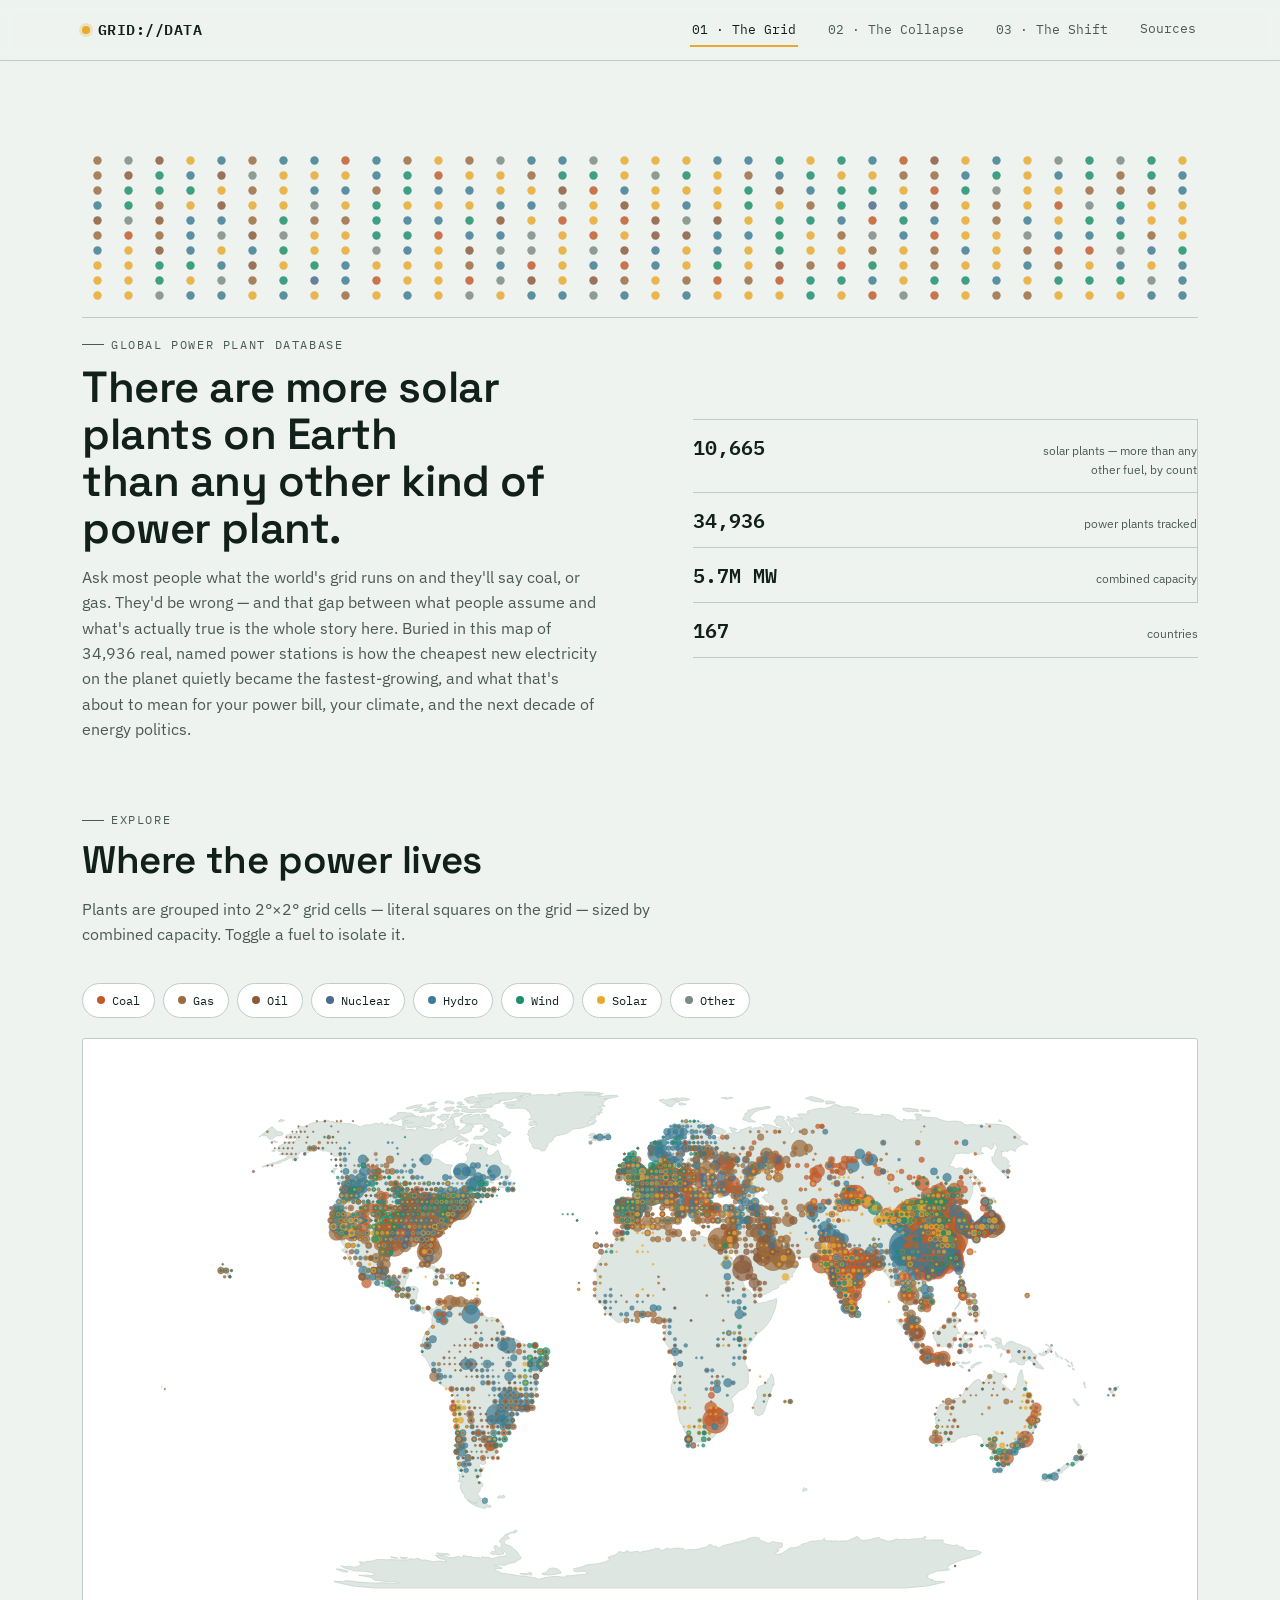
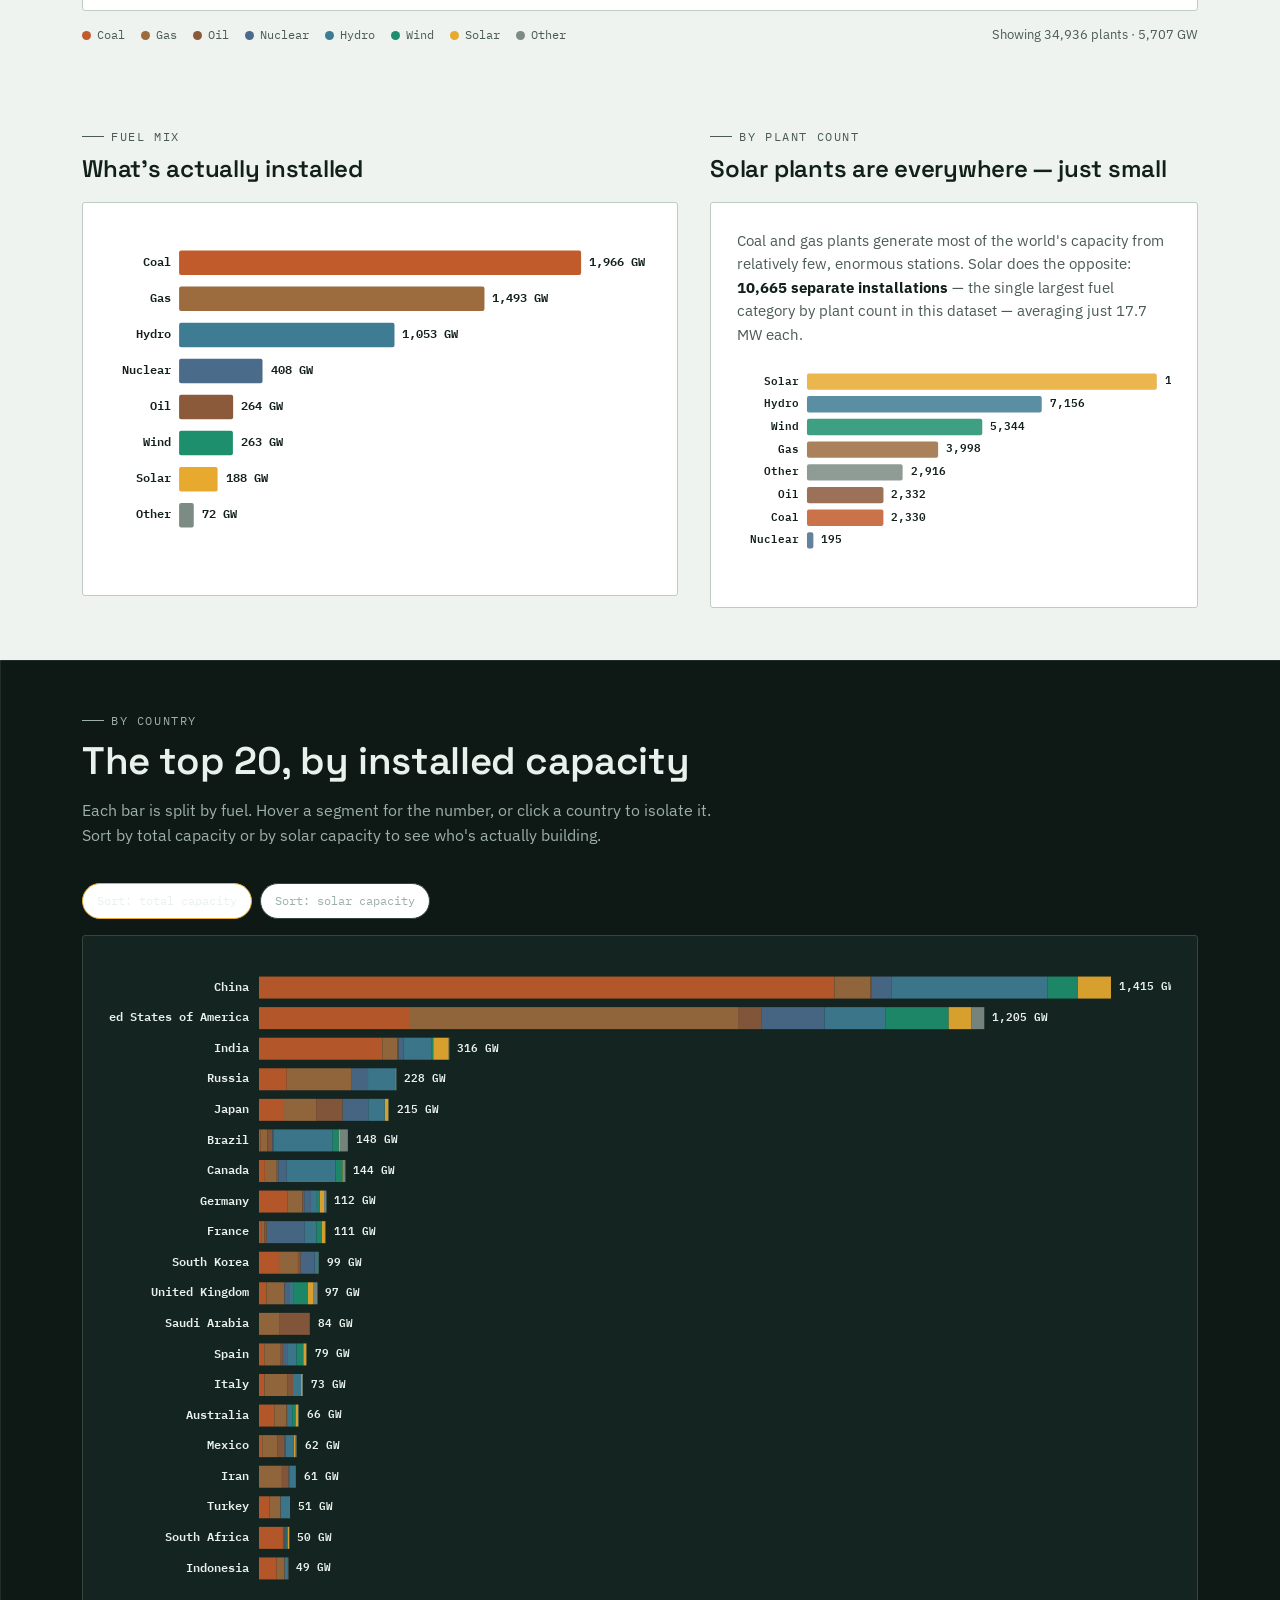
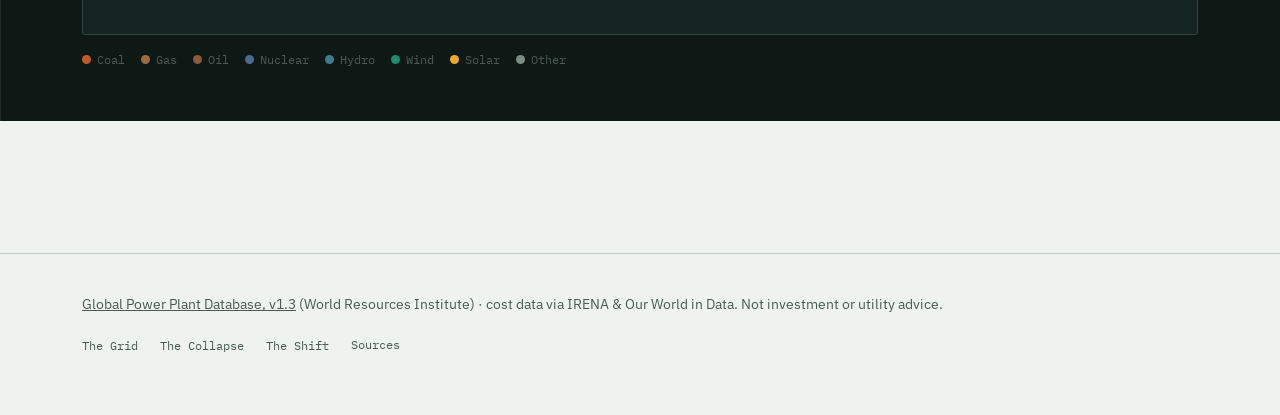
==== index.html @ 18ff39d9 "Add files via upload" ====
<!DOCTYPE html>
<html lang="en">
<head>
<meta charset="UTF-8">
<meta name="viewport" content="width=device-width, initial-scale=1.0">
<title>GRID://DATA — 34,936 Power Plants, The Cost Collapse &amp; What Comes Next</title>
<link rel="preconnect" href="https://fonts.googleapis.com">
<link href="https://fonts.googleapis.com/css2?family=Space+Grotesk:wght@500;600;700&family=IBM+Plex+Sans:wght@400;500;600&family=IBM+Plex+Mono:wght@400;500;600&display=swap" rel="stylesheet">
<link rel="stylesheet" href="style.css">
<script src="d3.min.js"></script>
<script src="topojson-client.min.js"></script>
<style>
  /* ---- tab nav ---- */
  .navlinks button.tabbtn{
    background:none; border:none; border-bottom:2px solid transparent;
    font-family:var(--mono); font-size:.82rem; color:var(--ink-soft);
    padding:6px 2px; margin:0; cursor:pointer; white-space:nowrap;
    transition:color .15s, border-color .15s;
  }
  .navlinks button.tabbtn:hover, .navlinks button.tabbtn.active{
    color:var(--ink); border-color:var(--solar);
  }
  .tab-panel[hidden]{display:none;}
</style>
</head>
<body>

<nav class="sitenav">
  <div class="wrap">
    <a class="brand" href="index.html"><span class="dot"></span>GRID://DATA</a>
    <div class="navlinks">
      <button class="tabbtn active" data-tab="grid">01 · The Grid</button>
      <button class="tabbtn" data-tab="solar">02 · The Collapse</button>
      <button class="tabbtn" data-tab="action">03 · The Shift</button>
      <a href="sources.html">Sources</a>
    </div>
  </div>
</nav>

<!-- ============================================================ -->
<!-- TAB 1 — THE GRID                                              -->
<!-- ============================================================ -->
<section id="tab-grid" class="tab-panel">

  <header class="hero">
    <div class="wrap">
      <div class="hero-viz-wrap">
        <svg id="heroViz" style="width:100%; height:150px; display:block;"></svg>
      </div>
    </div>
    <div class="wrap hero-grid">
      <div class="hero-copy">
        <div class="eyebrow">Global Power Plant Database</div>
        <h1>There are more solar plants on Earth<br>than any other kind of power plant.</h1>
        <p class="sub">Ask most people what the world's grid runs on and they'll say coal, or gas. They'd be wrong — and that gap between what people assume and what's actually true is the whole story here. Buried in this map of 34,936 real, named power stations is how the cheapest new electricity on the planet quietly became the fastest-growing, and what that's about to mean for your power bill, your climate, and the next decade of energy politics.</p>
      </div>
      <div class="hero-stats" id="heroStats">
        <div class="stat"><span class="num" data-value="10665" data-fmt="int">0</span><span class="lbl">solar plants — more than any other fuel, by count</span></div>
        <div class="stat"><span class="num" data-value="34936" data-fmt="int">0</span><span class="lbl">power plants tracked</span></div>
        <div class="stat"><span class="num" data-value="5700000" data-fmt="mw">0 MW</span><span class="lbl">combined capacity</span></div>
        <div class="stat"><span class="num" data-value="167" data-fmt="int">0</span><span class="lbl">countries</span></div>
      </div>
    </div>
  </header>

  <section class="tight">
    <div class="wrap">
      <div class="section-head">
        <div class="eyebrow">Explore</div>
        <h2>Where the power lives</h2>
        <p>Plants are grouped into 2°×2° grid cells — literal squares on the grid — sized by combined capacity. Toggle a fuel to isolate it.</p>
      </div>
      <div class="chiprow" id="fuelChips"></div>
      <div class="panel" style="padding:0; overflow:hidden;">
        <svg id="mapSvg" style="width:100%; height:auto; display:block;"></svg>
      </div>
      <div style="display:flex; justify-content:space-between; align-items:center; margin-top:14px; flex-wrap:wrap; gap:10px;">
        <div class="legend" id="mapLegend"></div>
        <div class="note" id="mapCount" style="margin-top:0; border:none; padding-left:0;"></div>
      </div>
    </div>
  </section>

  <section>
    <div class="wrap">
      <div class="twocol">
        <div>
          <div class="section-head" style="margin-bottom:20px;">
            <div class="eyebrow">Fuel mix</div>
            <h2 style="font-size:1.5rem;">What's actually installed</h2>
          </div>
          <div class="panel">
            <svg id="mixChart" style="width:100%; height:340px; display:block;"></svg>
          </div>
        </div>
        <div>
          <div class="section-head" style="margin-bottom:20px;">
            <div class="eyebrow">By plant count</div>
            <h2 style="font-size:1.5rem;">Solar plants are everywhere — just small</h2>
          </div>
          <div class="panel">
            <p style="font-size:.95rem; color:var(--ink-soft); margin-bottom:14px;">Coal and gas plants generate most of the world's capacity from relatively few, enormous stations. Solar does the opposite: <strong style="color:var(--ink);">10,665 separate installations</strong> — the single largest fuel category by plant count in this dataset — averaging just 17.7 MW each.</p>
            <svg id="countChart" style="width:100%; height:220px; display:block;"></svg>
          </div>
        </div>
      </div>
    </div>
  </section>

  <section class="dark-section gridpaper on-dark">
    <div class="wrap">
      <div class="section-head">
        <div class="eyebrow">By country</div>
        <h2>The top 20, by installed capacity</h2>
        <p>Each bar is split by fuel. Hover a segment for the number, or click a country to isolate it. Sort by total capacity or by solar capacity to see who's actually building.</p>
      </div>
      <div class="chiprow" id="countrySortRow" style="margin-bottom:16px;">
        <div class="chip country-sort active" data-sort="total_mw"><span>Sort: total capacity</span></div>
        <div class="chip country-sort" data-sort="Solar"><span>Sort: solar capacity</span></div>
      </div>
      <div class="panel" style="padding:22px 26px;">
        <svg id="countryChart" style="width:100%; height:640px; display:block;"></svg>
        <div class="note" id="countryPinNote" style="border-color:var(--hair-dark); color:var(--soft-on-dark); opacity:0; transition:opacity .2s;"></div>
      </div>
      <div class="legend" id="countryLegend" style="margin-top:16px;"></div>
    </div>
  </section>

</section>

<!-- ============================================================ -->
<!-- TAB 2 — THE COLLAPSE                                          -->
<!-- ============================================================ -->
<section id="tab-solar" class="tab-panel" hidden>

  <header class="hero">
    <div class="wrap hero-grid">
      <div class="hero-copy">
        <div class="eyebrow">The Economics</div>
        <h1>Solar didn't get popular.<br>It got <em style="font-style:italic; color:var(--solar);">cheap</em>.</h1>
        <p class="sub">In 2010, building a solar farm cost more than four times as much as a coal plant, per unit of electricity. By 2024 it was the cheapest way to generate power almost anywhere on Earth.</p>
      </div>
      <div class="hero-stats">
        <div class="stat"><span class="num">−90%</span><span class="lbl">solar LCOE, 2010 → 2024</span></div>
        <div class="stat"><span class="num">$0.417 → $0.043</span><span class="lbl">per kWh, global weighted avg.</span></div>
        <div class="stat"><span class="num">−87%</span><span class="lbl">installed cost, per kW</span></div>
      </div>
    </div>
  </header>

  <section class="tight">
    <div class="wrap">
      <div class="section-head">
        <div class="eyebrow">1 · Levelised cost of electricity</div>
        <h2>The line every fossil fuel plant now competes against</h2>
        <p>Global weighted-average cost to generate one kilowatt-hour from a newly built utility-scale solar plant, by year of commissioning.</p>
      </div>
      <div class="panel">
        <svg id="lcoeChart" style="width:100%; height:420px; display:block;"></svg>
      </div>
      <div class="note">Source: <a href="https://www.irena.org/Publications/2024/Sep/Renewable-Power-Generation-Costs-in-2023" target="_blank" rel="noopener" style="color:inherit;">IRENA, <em>Renewable Power Generation Costs</em></a> (2018, 2020, 2023 &amp; 2024 editions). Figures are global weighted averages for the year of commissioning and are periodically revised by IRENA as more project data becomes available. Full source list on the <a href="sources.html" style="color:inherit; text-decoration:underline;">Sources page</a>.</div>
    </div>
  </section>

  <section>
    <div class="wrap">
      <div class="section-head">
        <div class="eyebrow">2 · The panel itself</div>
        <h2>A module that cost $106 a watt now costs 38 cents</h2>
        <p>Track the price of the physical hardware — the solar module — back to the 1970s, and the collapse looks almost impossible.</p>
      </div>
      <div class="panel" style="padding:36px;">
        <svg id="moduleChart" style="width:100%; height:200px; display:block;"></svg>
      </div>
      <div class="note">Source: Nemet (2009); Farmer &amp; Lafond (2016); IRENA — compiled by <a href="https://ourworldindata.org/grapher/solar-pv-prices" target="_blank" rel="noopener" style="color:inherit;">Our World in Data</a>, adjusted to 2024 USD.</div>
    </div>
  </section>

  <section class="dark-section gridpaper on-dark">
    <div class="wrap">
      <div class="section-head">
        <div class="eyebrow">3 · The dataset agrees</div>
        <h2>34,936 real power plants tell the same story</h2>
        <p>This is the actual build-out captured in the Global Power Plant Database — cumulative installed capacity by fuel, plotted by each plant's commissioning year. Watch what happens to the gold band after 2010.</p>
      </div>
      <div class="panel">
        <svg id="areaChart" style="width:100%; height:460px; display:block;"></svg>
        <div style="display:flex; align-items:center; gap:16px; margin-top:18px; flex-wrap:wrap;">
          <input type="range" id="areaYearSlider" min="1950" max="2020" value="2020" step="1" style="flex:1; min-width:180px; accent-color:var(--solar);">
          <div class="note" id="areaYearReadout" style="border:none; padding-left:0; margin-top:0; white-space:nowrap;"></div>
        </div>
      </div>
      <div class="legend" id="areaLegend" style="margin-top:16px;"></div>
      <div class="note">Based on the ~17,400 plants in the <a href="https://www.wri.org/research/global-database-power-plants" target="_blank" rel="noopener" style="color:inherit;">Global Power Plant Database</a> (of 34,936 total) with a known commissioning year. Capacity is cumulative — each year adds that year's new plants on top of everything already standing.</div>
    </div>
  </section>

  <section>
    <div class="wrap">
      <div class="twocol">
        <div class="panel">
          <div class="eyebrow">Scale</div>
          <h3 style="font-size:1.3rem;">1,865 GW installed worldwide, end of 2024</h3>
          <p style="color:var(--ink-soft); font-size:.95rem;">Up from 710 GW at the end of 2020 — solar PV capacity roughly two-and-a-half times over in four years, with 451 GW added in 2024 alone, more than any other power source.</p>
        </div>
        <div class="panel">
          <div class="eyebrow">Competitiveness</div>
          <h3 style="font-size:1.3rem;">41% cheaper than fossil fuels, on average</h3>
          <p style="color:var(--ink-soft); font-size:.95rem;">By 2024, newly built solar was cheaper than the cheapest new fossil-fuel plant in the large majority of markets IRENA tracks — a full reversal from 2010, when it was over four times the price.</p>
        </div>
      </div>
    </div>
  </section>

</section>

<!-- ============================================================ -->
<!-- TAB 3 — THE SHIFT                                             -->
<!-- ============================================================ -->
<section id="tab-action" class="tab-panel" hidden>

  <header class="hero">
    <div class="wrap hero-grid">
      <div class="hero-copy">
        <div class="eyebrow">What the data asks of us</div>
        <h1>The cheapest power on Earth<br>is now the <span style="color:var(--solar);">cleanest</span>.</h1>
        <p class="sub">For most of history, going green meant paying more. That trade-off is over. The remaining gap is no longer economic — it's the speed of build-out, permitting, and political will.</p>
      </div>
      <div class="hero-stats">
        <div class="stat"><span class="num">21%</span><span class="lbl">of new capacity, 2015–19, was wind + solar</span></div>
        <div class="stat"><span class="num">5×</span><span class="lbl">that share, vs. the 2000s</span></div>
        <div class="stat"><span class="num">69%</span><span class="lbl">of new capacity was still fossil fuels</span></div>
      </div>
    </div>
  </header>

  <section class="tight">
    <div class="wrap">
      <div class="section-head">
        <div class="eyebrow">From this dataset</div>
        <h2>The share of new capacity going to wind and solar has more than quintupled</h2>
        <p>Looking only at plants with a known commissioning year, here's what share of newly added capacity went to fossil fuels versus wind + solar, by period. Even in 2015–19, roughly seven of every ten megawatts were still coal, gas, or oil — the cost curve has turned, but the construction pipeline hasn't fully caught up. That gap is the opportunity. <strong>Click a row</strong> to see the full fuel breakdown for that period.</p>
      </div>
      <div class="panel">
        <svg id="shareChart" style="width:100%; height:280px; display:block;"></svg>
      </div>
      <div class="panel" id="periodDetailPanel" style="margin-top:16px; display:none;">
        <div class="eyebrow" style="margin-bottom:12px;">Full fuel breakdown · <span id="periodDetailLabel"></span></div>
        <svg id="periodDetailChart" style="width:100%; height:100px; display:block;"></svg>
      </div>
      <div class="note">2020 is excluded as a period boundary because commissioning-date reporting for the most recent year is typically incomplete at time of data collection.</div>
    </div>
  </section>

  <section class="dark-section" style="padding-top:44px;">
    <div class="wrap">
      <div class="section-head">
        <div class="eyebrow">Four places to push</div>
        <h2>What actually moves the build-out curve</h2>
      </div>
      <div class="fourcol">
        <div class="action-tile">
          <span class="n">01</span>
          <h3>Speed up interconnection</h3>
          <p>The biggest bottleneck for new solar and wind isn't cost anymore — it's the queue to connect to the grid. Support permitting reform and transmission investment locally and nationally.</p>
        </div>
        <div class="action-tile">
          <span class="n">02</span>
          <h3>Choose a cleaner supplier</h3>
          <p>If your utility offers a renewable or green-tariff plan, switching sends real demand signals. Ask your provider directly what share of your power comes from solar and wind today.</p>
        </div>
        <div class="action-tile">
          <span class="n">03</span>
          <h3>Back storage, not just generation</h3>
          <p>Solar's cost collapse only pays off fully when batteries can shift that power to when it's needed. Storage costs have fallen even faster than solar — support policy that treats them as a pair.</p>
        </div>
        <div class="action-tile">
          <span class="n">04</span>
          <h3>Make the numbers visible</h3>
          <p>Most people still believe renewables cost more. Share what the data actually shows — with your city council, your workplace, your family — and let the economics do the arguing.</p>
        </div>
      </div>
    </div>
  </section>

  <section>
    <div class="wrap">
      <div class="panel" style="padding:44px; text-align:center;">
        <div class="eyebrow" style="justify-content:center;">The one number that matters</div>
        <h2 style="font-size:1.8rem; max-width:38ch; margin:0 auto 16px;">Solar is already the cheapest power on Earth. The only thing still slow is us.</h2>
        <p style="max-width:56ch; margin:0 auto 26px; color:var(--ink-soft);">The grid took a century to build — and every year it isn't rebuilt faster is another year of paying more for dirtier power than we have to. The cost argument is over. Pick one of the four moves above, or put these numbers in front of someone who still thinks renewables cost extra. That's the actual bottleneck now.</p>
        <div style="display:flex; flex-wrap:wrap; gap:12px; justify-content:center;">
          <button class="cta-btn" id="copyLinkBtn" style="border:none;">Copy link to share</button>
          <button class="cta-btn ghost tabbtn" data-tab="grid" style="color:var(--ink); border-color:var(--hair);">Explore the map</button>
          <button class="cta-btn ghost tabbtn" data-tab="solar" style="color:var(--ink); border-color:var(--hair);">See the cost curve</button>
        </div>
        <p class="note" id="copyLinkNote" style="margin-top:14px; text-align:center; border:none; padding-left:0; opacity:0; transition:opacity .2s;">Link copied — go paste it somewhere it'll change a mind.</p>
      </div>
    </div>
  </section>

</section>

<footer class="sitefoot">
  <div class="wrap">
    <div><a href="https://www.wri.org/research/global-database-power-plants" target="_blank" rel="noopener" style="color:inherit;">Global Power Plant Database, v1.3</a> (World Resources Institute) · cost data via IRENA &amp; Our World in Data. Not investment or utility advice.</div>
    <div class="foot-links">
      <button class="tabbtn" data-tab="grid" style="font-family:var(--mono); font-size:.78rem; color:inherit; background:none; border:none; cursor:pointer; padding:0;">The Grid</button>
      <button class="tabbtn" data-tab="solar" style="font-family:var(--mono); font-size:.78rem; color:inherit; background:none; border:none; cursor:pointer; padding:0;">The Collapse</button>
      <button class="tabbtn" data-tab="action" style="font-family:var(--mono); font-size:.78rem; color:inherit; background:none; border:none; cursor:pointer; padding:0;">The Shift</button>
      <a href="sources.html">Sources</a>
    </div>
  </div>
</footer>

<div class="viz-tooltip" id="tooltip"></div>

<script src="shared.js"></script>
<script src="page-index.js"></script>
<script src="page-solar.js"></script>
<script src="page-action.js"></script>
<script src="tabs.js"></script>
<script>
(function(){
  const btn = document.getElementById('copyLinkBtn');
  const note = document.getElementById('copyLinkNote');
  if (!btn) return;
  btn.addEventListener('click', async function(){
    const shareUrl = location.origin + location.pathname + '#action';
    try {
      await navigator.clipboard.writeText(shareUrl);
    } catch (e) {
      const ta = document.createElement('textarea');
      ta.value = shareUrl;
      document.body.appendChild(ta);
      ta.select();
      document.execCommand('copy');
      document.body.removeChild(ta);
    }
    note.style.opacity = 1;
    clearTimeout(btn._t);
    btn._t = setTimeout(() => { note.style.opacity = 0; }, 2600);
  });
})();
</script>
</body>
</html>
---- style.css ----
/* ============================================================
   THE GRID — shared design tokens
   Palette: schematic paper + rust(fossil) / emerald(renewable) / gold(solar)
   Type: Space Grotesk (display) · IBM Plex Sans (body) · IBM Plex Mono (data)
   ============================================================ */

:root{
  --paper:      #EEF3F0;
  --paper-dim:  #E3EAE5;
  --panel:      #FFFFFF;
  --ink:        #12201B;
  --ink-soft:   #4B5A54;
  --hair:       #BFCCC5;
  --hair-dark:  #33463D;

  --dark:       #0E1815;
  --dark-panel: #142420;
  --paper-on-dark: #E9F1EC;
  --soft-on-dark:  #9CB0A7;

  --fossil:     #C15B2B;
  --fossil-dim: #E7B79C;
  --gas:        #9C6B3E;
  --renew:      #1D8F6D;
  --renew-dim:  #A9D8C6;
  --solar:      #E8AA2E;
  --solar-dim:  #F5DDA0;
  --nuclear:    #4A6B8A;
  --other:      #7C8B84;

  --radius: 3px;
  --maxw: 1180px;

  --display: 'Space Grotesk', 'Arial Narrow', sans-serif;
  --body: 'IBM Plex Sans', -apple-system, sans-serif;
  --mono: 'IBM Plex Mono', 'Courier New', monospace;
}

*{box-sizing:border-box;}
html{scroll-behavior:smooth;}
body{
  margin:0;
  background:var(--paper);
  color:var(--ink);
  font-family:var(--body);
  font-size:16px;
  line-height:1.55;
  -webkit-font-smoothing:antialiased;
}

/* graph-paper texture, used sparingly on hero/dark sections */
.gridpaper{
  background-image:
    linear-gradient(var(--hair) 1px, transparent 1px),
    linear-gradient(90deg, var(--hair) 1px, transparent 1px);
  background-size: 34px 34px;
  background-position: -1px -1px;
}
.gridpaper.on-dark{
  background-image:
    linear-gradient(rgba(233,241,236,0.09) 1px, transparent 1px),
    linear-gradient(90deg, rgba(233,241,236,0.09) 1px, transparent 1px);
}

a{color:inherit;}
h1,h2,h3,h4{
  font-family:var(--display);
  font-weight:600;
  margin:0 0 .4em 0;
  letter-spacing:-.01em;
  line-height:1.08;
}
p{margin:0 0 1em 0;}
.eyebrow{
  font-family:var(--mono);
  font-size:.72rem;
  letter-spacing:.14em;
  text-transform:uppercase;
  color:var(--ink-soft);
  display:flex;
  align-items:center;
  gap:.6em;
  margin-bottom:.9em;
}
.eyebrow::before{
  content:'';
  width:22px; height:1px;
  background:var(--ink-soft);
  display:inline-block;
}

.wrap{max-width:var(--maxw); margin:0 auto; padding:0 32px;}

/* ---------------- NAV ---------------- */
.sitenav{
  position:sticky; top:0; z-index:50;
  background:rgba(238,243,240,0.92);
  backdrop-filter:blur(6px);
  border-bottom:1px solid var(--hair);
}
.sitenav .wrap{
  display:flex; align-items:center; justify-content:space-between;
  height:60px;
}
.brand{
  font-family:var(--mono);
  font-weight:600;
  font-size:.95rem;
  letter-spacing:.03em;
  text-decoration:none;
  color:var(--ink);
  display:flex; align-items:center; gap:8px;
}
.brand .dot{width:8px;height:8px;border-radius:50%;background:var(--solar); box-shadow:0 0 0 3px rgba(232,170,46,.25);}
.navlinks{display:flex; gap:28px; font-family:var(--mono); font-size:.82rem;}
.navlinks a{
  text-decoration:none; color:var(--ink-soft);
  padding:6px 2px; border-bottom:2px solid transparent;
  transition:color .15s, border-color .15s;
  white-space:nowrap;
}
.navlinks a:hover, .navlinks a.active{color:var(--ink); border-color:var(--solar);}

@media (max-width:700px){
  .sitenav .wrap{height:auto; flex-wrap:wrap; padding-top:12px; padding-bottom:10px; gap:8px;}
  .navlinks{gap:14px; width:100%; overflow-x:auto;}
  .brand{font-size:.85rem;}
  .wrap{padding:0 20px;}
  .hero{padding:52px 0 40px;}
  .stat-strip{flex-direction:column;}
  .stat{border-right:none; border-bottom:1px solid var(--hair); padding:14px 0;}
  .stat:last-child{border-bottom:none;}
}

/* ---------------- FOOTER ---------------- */
.sitefoot{
  border-top:1px solid var(--hair);
  padding:40px 0 60px;
  margin-top:80px;
  font-size:.85rem;
  color:var(--ink-soft);
}
.sitefoot .wrap{display:flex; justify-content:space-between; align-items:flex-start; flex-wrap:wrap; gap:20px;}
.sitefoot .foot-links{display:flex; gap:22px; font-family:var(--mono); font-size:.78rem;}
.sitefoot .foot-links a{text-decoration:none; color:var(--ink-soft);}
.sitefoot .foot-links a:hover{color:var(--ink);}

/* ---------------- HERO ---------------- */
.hero{
  padding:40px 0 40px;
  position:relative;
  overflow:hidden;
}
.hero-grid{
  display:grid;
  grid-template-columns:1.3fr 1.15fr;
  gap:40px;
  align-items:center;
}
.hero-viz-wrap{
  margin-bottom:18px;
  border-bottom:1px solid var(--hair);
  padding-bottom:14px;
}
.hero-viz-wrap svg{ overflow:visible; }
.hero-dot{ cursor:default; }
.hero-copy h1{
  font-size:clamp(1.9rem, 3.4vw, 2.9rem);
  max-width:17ch;
  margin-bottom:12px;
}
.hero-copy .sub{
  font-size:1.02rem;
  color:var(--ink-soft);
  max-width:52ch;
  margin:0;
}
.hero-stats{
  display:flex;
  flex-direction:column;
  border-top:1px solid var(--hair);
}
.hero-stats .stat{
  display:flex;
  align-items:baseline;
  justify-content:space-between;
  gap:20px;
  padding:12px 0;
  border-bottom:1px solid var(--hair);
}
.hero-stats .stat .num{
  font-family:var(--mono); font-weight:600;
  font-size:1.22rem; color:var(--ink);
  white-space:nowrap;
}
.hero-stats .stat .lbl{
  font-size:.78rem; color:var(--ink-soft);
  text-align:right; max-width:26ch;
}
@media (max-width:900px){
  .hero-grid{grid-template-columns:1fr; gap:22px;}
  .hero{padding:30px 0 30px;}
}
/* legacy horizontal stat-strip, still used where noted */
.stat-strip{
  display:flex; flex-wrap:wrap; gap:0;
  margin-top:40px;
  border-top:1px solid var(--hair);
}
.stat{
  flex:1; min-width:150px;
  padding:18px 22px 18px 0;
  border-right:1px solid var(--hair);
}
.stat:last-child{border-right:none;}
.stat .num{
  font-family:var(--mono); font-weight:600;
  font-size:1.7rem; color:var(--ink);
  display:block;
}
.stat .lbl{
  font-size:.8rem; color:var(--ink-soft); margin-top:2px; display:block;
}

/* ---------------- SECTIONS ---------------- */
section{padding:52px 0;}
section.tight{padding:30px 0;}
.section-head{max-width:64ch; margin-bottom:36px;}
.section-head h2{font-size:clamp(1.7rem,3vw,2.4rem);}
.section-head p{color:var(--ink-soft); font-size:1.02rem;}

.panel{
  background:var(--panel);
  border:1px solid var(--hair);
  border-radius:var(--radius);
  padding:26px;
}

/* dark full-bleed section */
.dark-section{
  background:var(--dark);
  color:var(--paper-on-dark);
}
.dark-section .eyebrow{color:var(--soft-on-dark);}
.dark-section .eyebrow::before{background:var(--soft-on-dark);}
.dark-section h2, .dark-section h1{color:var(--paper-on-dark);}
.dark-section p{color:var(--soft-on-dark);}
.dark-section .panel{background:var(--dark-panel); border-color:var(--hair-dark);}

/* ---------------- CHIPS / CONTROLS ---------------- */
.chiprow{display:flex; flex-wrap:wrap; gap:8px; margin-bottom:20px;}
.chip{
  font-family:var(--mono); font-size:.78rem;
  padding:7px 14px;
  border:1px solid var(--hair);
  border-radius:20px;
  background:var(--panel);
  cursor:pointer;
  display:flex; align-items:center; gap:7px;
  user-select:none;
  transition:background .15s, border-color .15s, opacity .15s;
}
.chip .swatch{width:8px;height:8px;border-radius:50%;display:inline-block;}
.chip.off{opacity:.38;}
.chip:hover{border-color:var(--ink-soft);}
.chip.country-sort{color:var(--soft-on-dark); border-color:var(--hair-dark);}
.chip.country-sort.active{border-color:var(--solar); color:var(--paper-on-dark);}
.chip.country-sort:hover{border-color:var(--solar);}

/* ---------------- LEGEND ---------------- */
.legend{display:flex; flex-wrap:wrap; gap:16px; font-family:var(--mono); font-size:.76rem; color:var(--ink-soft);}
.legend .item{display:flex; align-items:center; gap:6px;}
.legend .sw{width:9px;height:9px;border-radius:50%;}

/* ---------------- TOOLTIP ---------------- */
.viz-tooltip{
  position:fixed;
  pointer-events:none;
  background:var(--dark);
  color:var(--paper-on-dark);
  font-family:var(--mono);
  font-size:.76rem;
  padding:8px 11px;
  border-radius:3px;
  line-height:1.5;
  z-index:200;
  opacity:0;
  transition:opacity .1s;
  max-width:220px;
}

/* ---------------- GRID LAYOUTS ---------------- */
.twocol{display:grid; grid-template-columns:1.1fr .9fr; gap:32px;}
.threecol{display:grid; grid-template-columns:repeat(3,1fr); gap:20px;}
.fourcol{display:grid; grid-template-columns:repeat(4,1fr); gap:18px;}
@media (max-width:920px){
  .twocol, .threecol, .fourcol{grid-template-columns:1fr;}
}

/* ---------------- ACTION TILES ---------------- */
.action-tile{
  border:1px solid var(--hair-dark);
  border-radius:var(--radius);
  padding:26px 24px;
  background:var(--dark-panel);
}
.action-tile .n{
  font-family:var(--mono); font-size:.75rem; color:var(--solar);
  display:block; margin-bottom:10px;
}
.action-tile h3{font-size:1.15rem; color:var(--paper-on-dark); margin-bottom:8px;}
.action-tile p{color:var(--soft-on-dark); font-size:.92rem; margin-bottom:0;}

/* ---------------- MISC ---------------- */
.note{
  font-size:.82rem; color:var(--ink-soft);
  border-left:2px solid var(--hair);
  padding-left:14px; margin-top:14px;
}
.dark-section .note{border-color:var(--hair-dark); color:var(--soft-on-dark);}
.hr{border:none; border-top:1px solid var(--hair); margin:0;}
.cta-btn{
  display:inline-block;
  font-family:var(--mono); font-size:.85rem;
  padding:12px 22px;
  background:var(--solar); color:var(--dark);
  border-radius:20px; text-decoration:none;
  font-weight:600;
  border:none;
}
.cta-btn.ghost{
  background:transparent; color:var(--paper-on-dark);
  border:1px solid var(--soft-on-dark);
}
.axis path, .axis line{stroke:var(--hair);}
.dark-section .axis path, .dark-section .axis line{stroke:var(--hair-dark);}
.axis text{fill:var(--ink-soft); font-family:var(--mono); font-size:11px; font-weight:500;}
.dark-section .axis text{fill:var(--soft-on-dark);}

::selection{background:var(--solar-dim);}
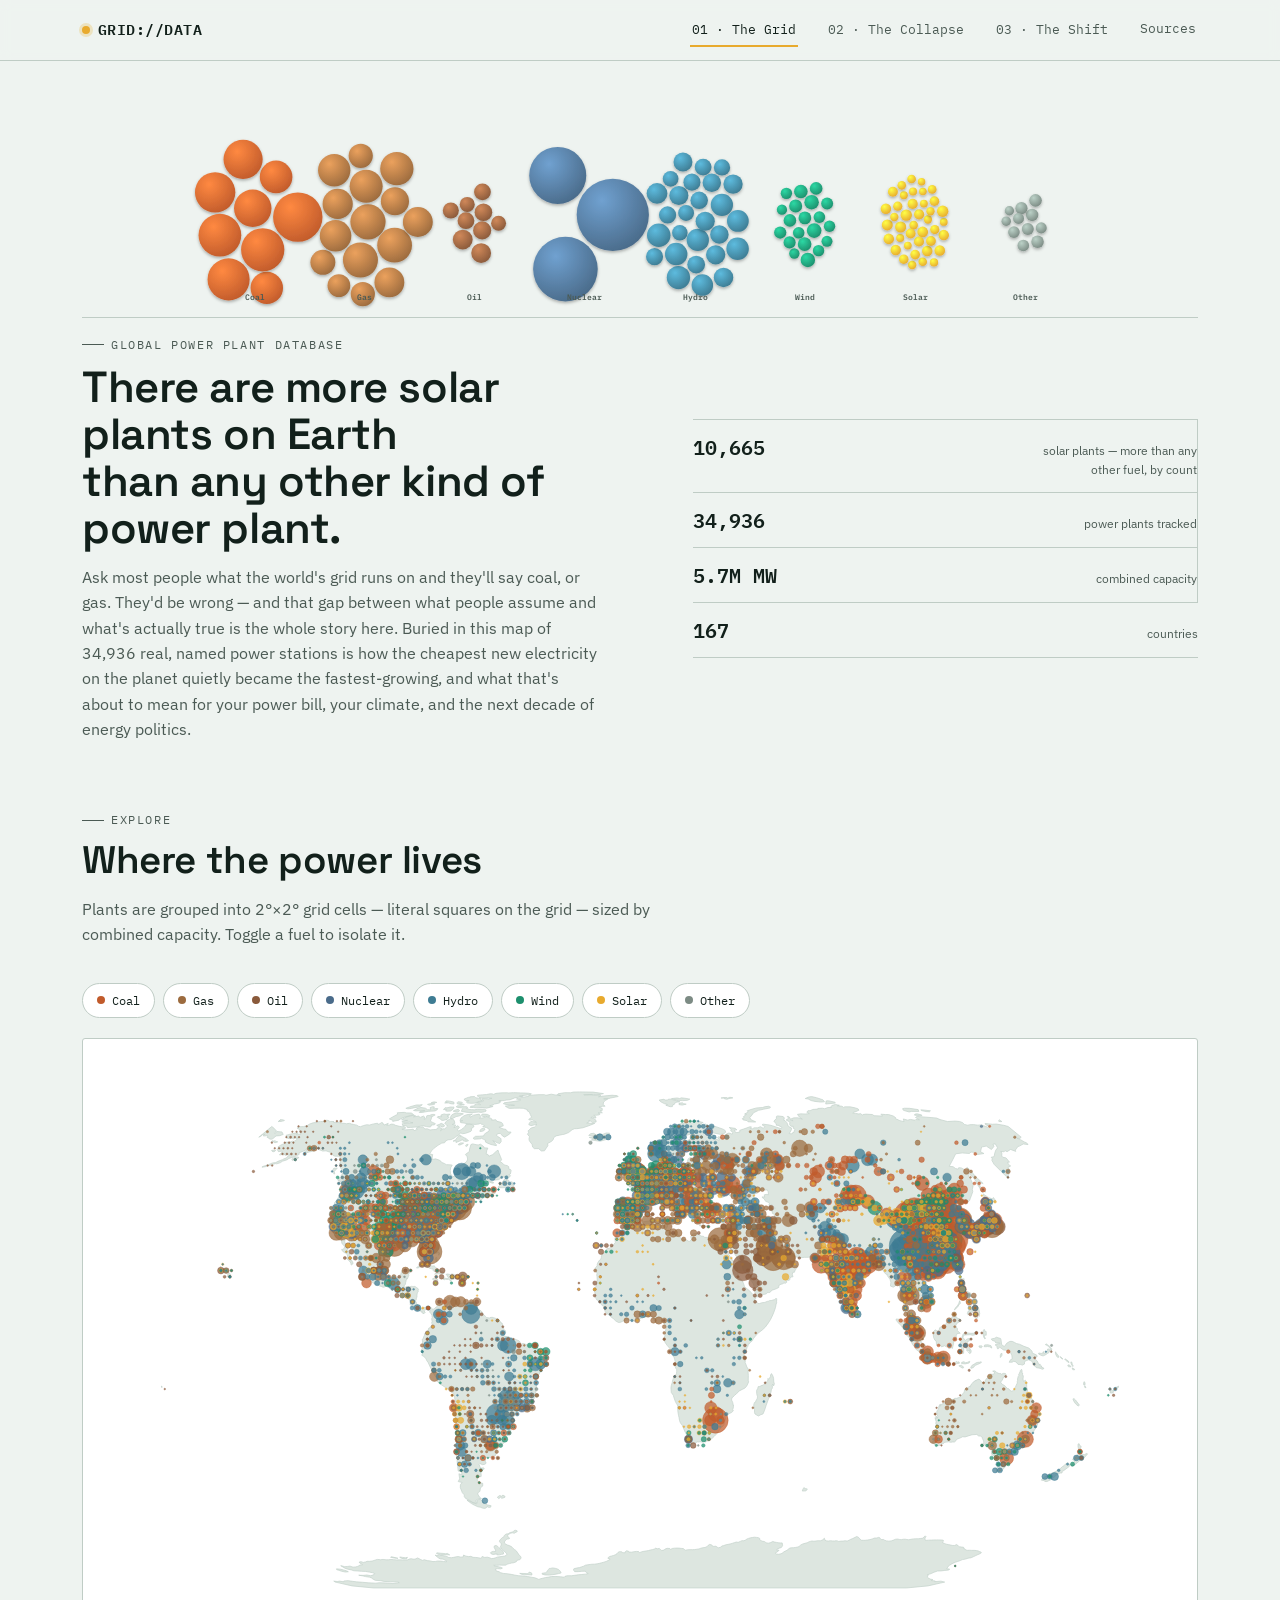
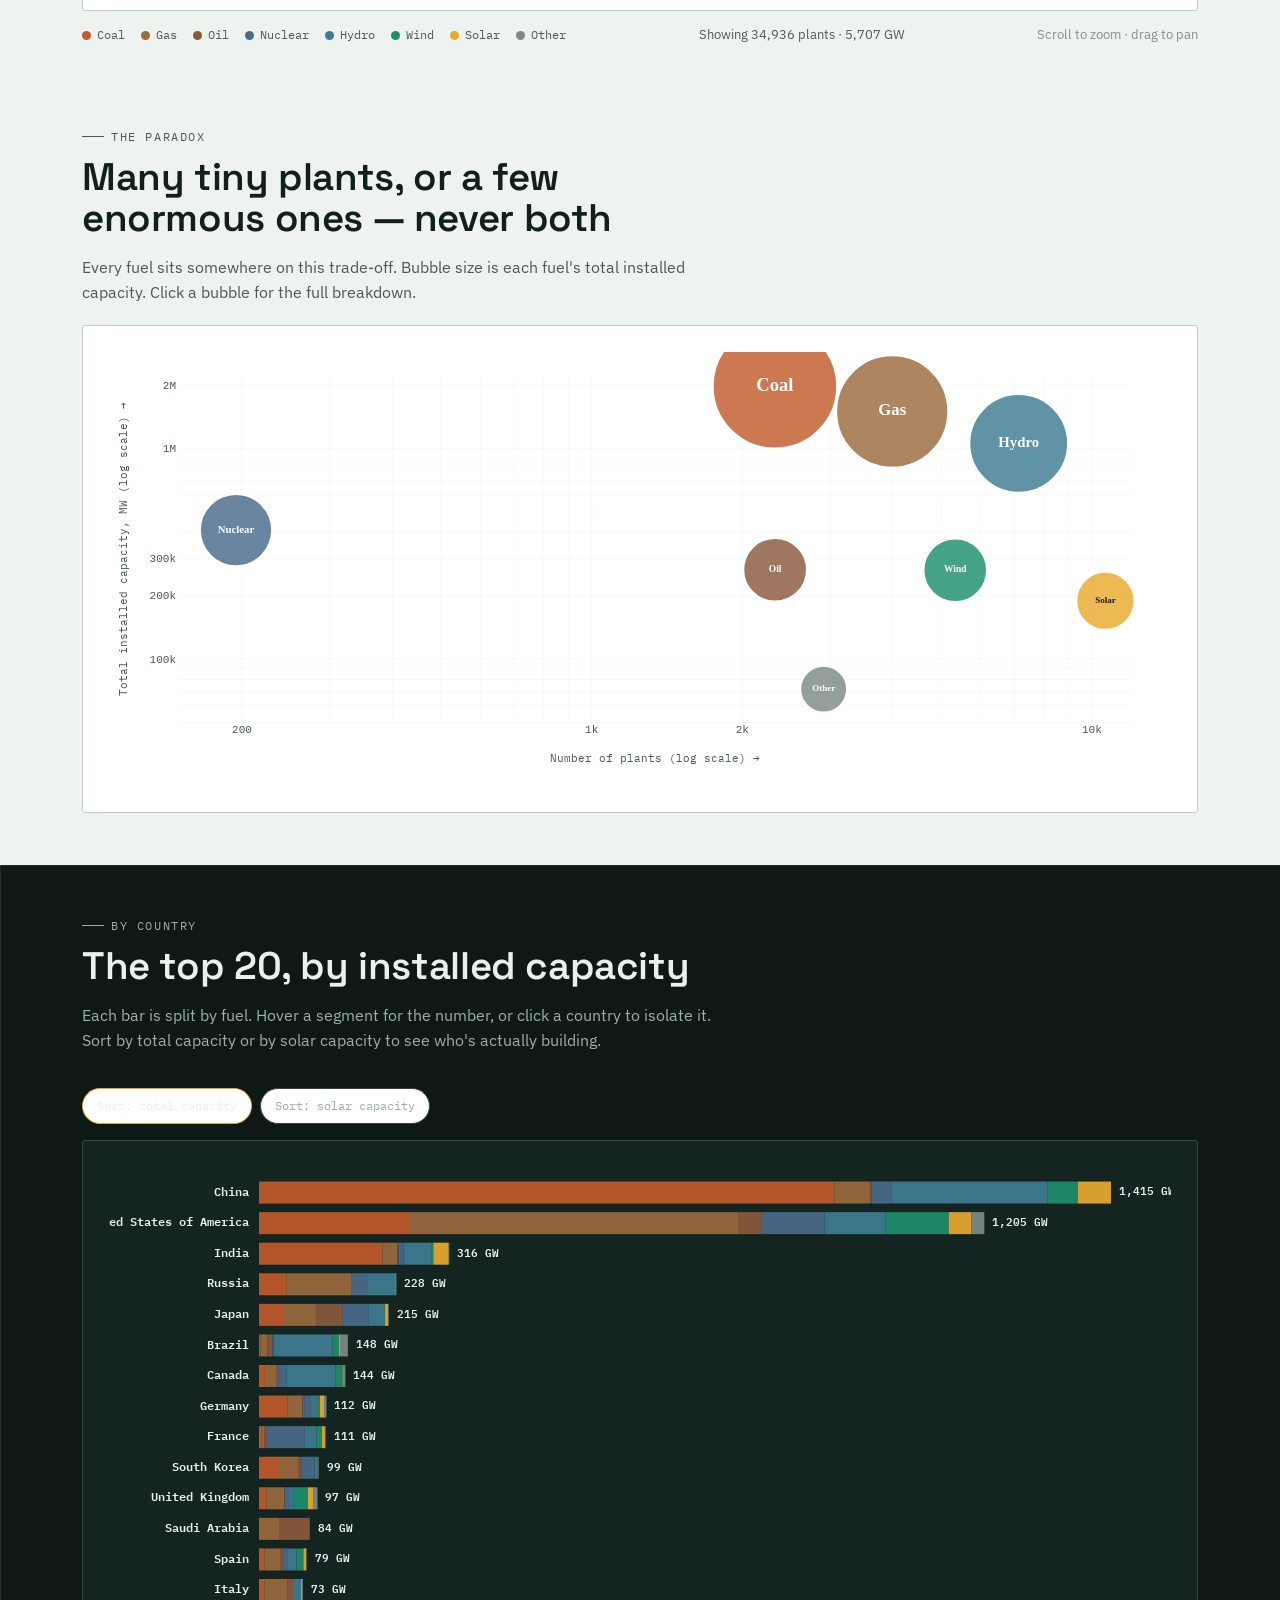
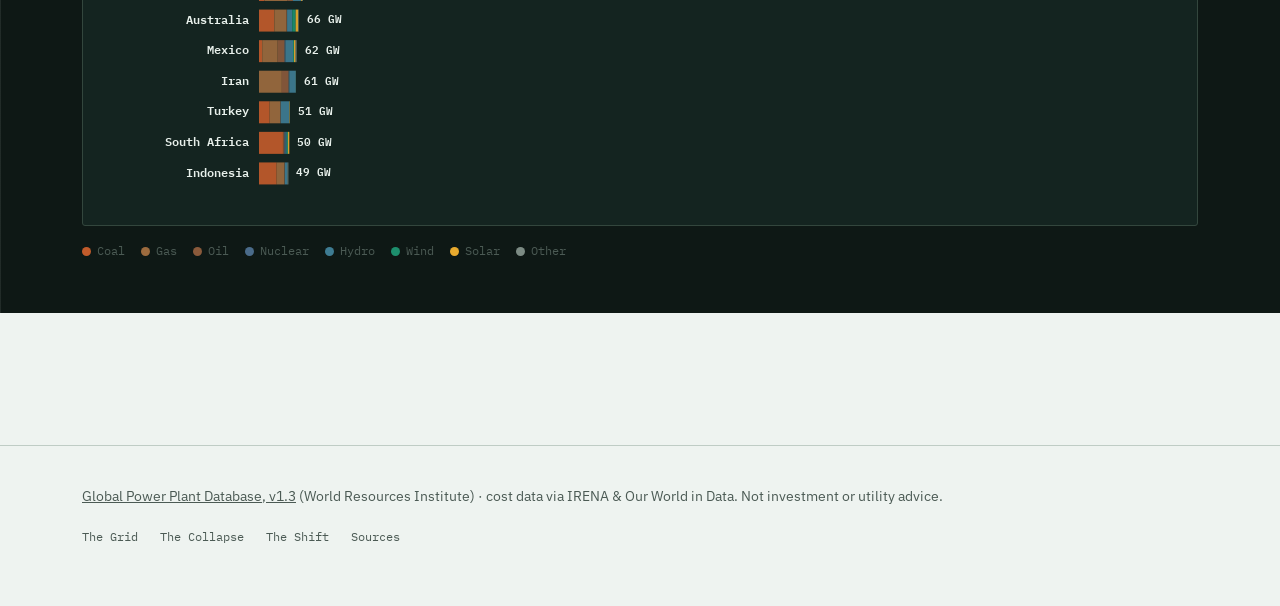
==== commit 02aeb886: "Add files via upload" ====
--- a/index.html
+++ b/index.html
@@ -77,32 +77,21 @@
       <div style="display:flex; justify-content:space-between; align-items:center; margin-top:14px; flex-wrap:wrap; gap:10px;">
         <div class="legend" id="mapLegend"></div>
         <div class="note" id="mapCount" style="margin-top:0; border:none; padding-left:0;"></div>
+        <div class="note" style="margin-top:0; border:none; padding-left:0; opacity:.65;">Scroll to zoom · drag to pan</div>
       </div>
     </div>
   </section>
 
   <section>
     <div class="wrap">
-      <div class="twocol">
-        <div>
-          <div class="section-head" style="margin-bottom:20px;">
-            <div class="eyebrow">Fuel mix</div>
-            <h2 style="font-size:1.5rem;">What's actually installed</h2>
-          </div>
-          <div class="panel">
-            <svg id="mixChart" style="width:100%; height:340px; display:block;"></svg>
-          </div>
-        </div>
-        <div>
-          <div class="section-head" style="margin-bottom:20px;">
-            <div class="eyebrow">By plant count</div>
-            <h2 style="font-size:1.5rem;">Solar plants are everywhere — just small</h2>
-          </div>
-          <div class="panel">
-            <p style="font-size:.95rem; color:var(--ink-soft); margin-bottom:14px;">Coal and gas plants generate most of the world's capacity from relatively few, enormous stations. Solar does the opposite: <strong style="color:var(--ink);">10,665 separate installations</strong> — the single largest fuel category by plant count in this dataset — averaging just 17.7 MW each.</p>
-            <svg id="countChart" style="width:100%; height:220px; display:block;"></svg>
-          </div>
-        </div>
+      <div class="section-head" style="margin-bottom:20px;">
+        <div class="eyebrow">The paradox</div>
+        <h2>Many tiny plants, or a few enormous ones — never both</h2>
+        <p>Every fuel sits somewhere on this trade-off. Bubble size is each fuel's total installed capacity. Click a bubble for the full breakdown.</p>
+      </div>
+      <div class="panel">
+        <svg id="fuelScatter" style="width:100%; height:420px; display:block;"></svg>
+        <div class="note" id="fuelDetailNote" style="opacity:0; transition:opacity .2s;"></div>
       </div>
     </div>
   </section>
@@ -120,7 +109,10 @@
       </div>
       <div class="panel" style="padding:22px 26px;">
         <svg id="countryChart" style="width:100%; height:640px; display:block;"></svg>
-        <div class="note" id="countryPinNote" style="border-color:var(--hair-dark); color:var(--soft-on-dark); opacity:0; transition:opacity .2s;"></div>
+        <div class="panel" id="countryDetailPanel" style="display:none; margin-top:16px; background:var(--dark-panel); border-color:var(--hair-dark);">
+          <div class="eyebrow" style="margin-bottom:10px;">Full fuel breakdown · <span id="countryDetailLabel"></span></div>
+          <svg id="countryDetailChart" style="width:100%; height:100px; display:block;"></svg>
+        </div>
       </div>
       <div class="legend" id="countryLegend" style="margin-top:16px;"></div>
     </div>
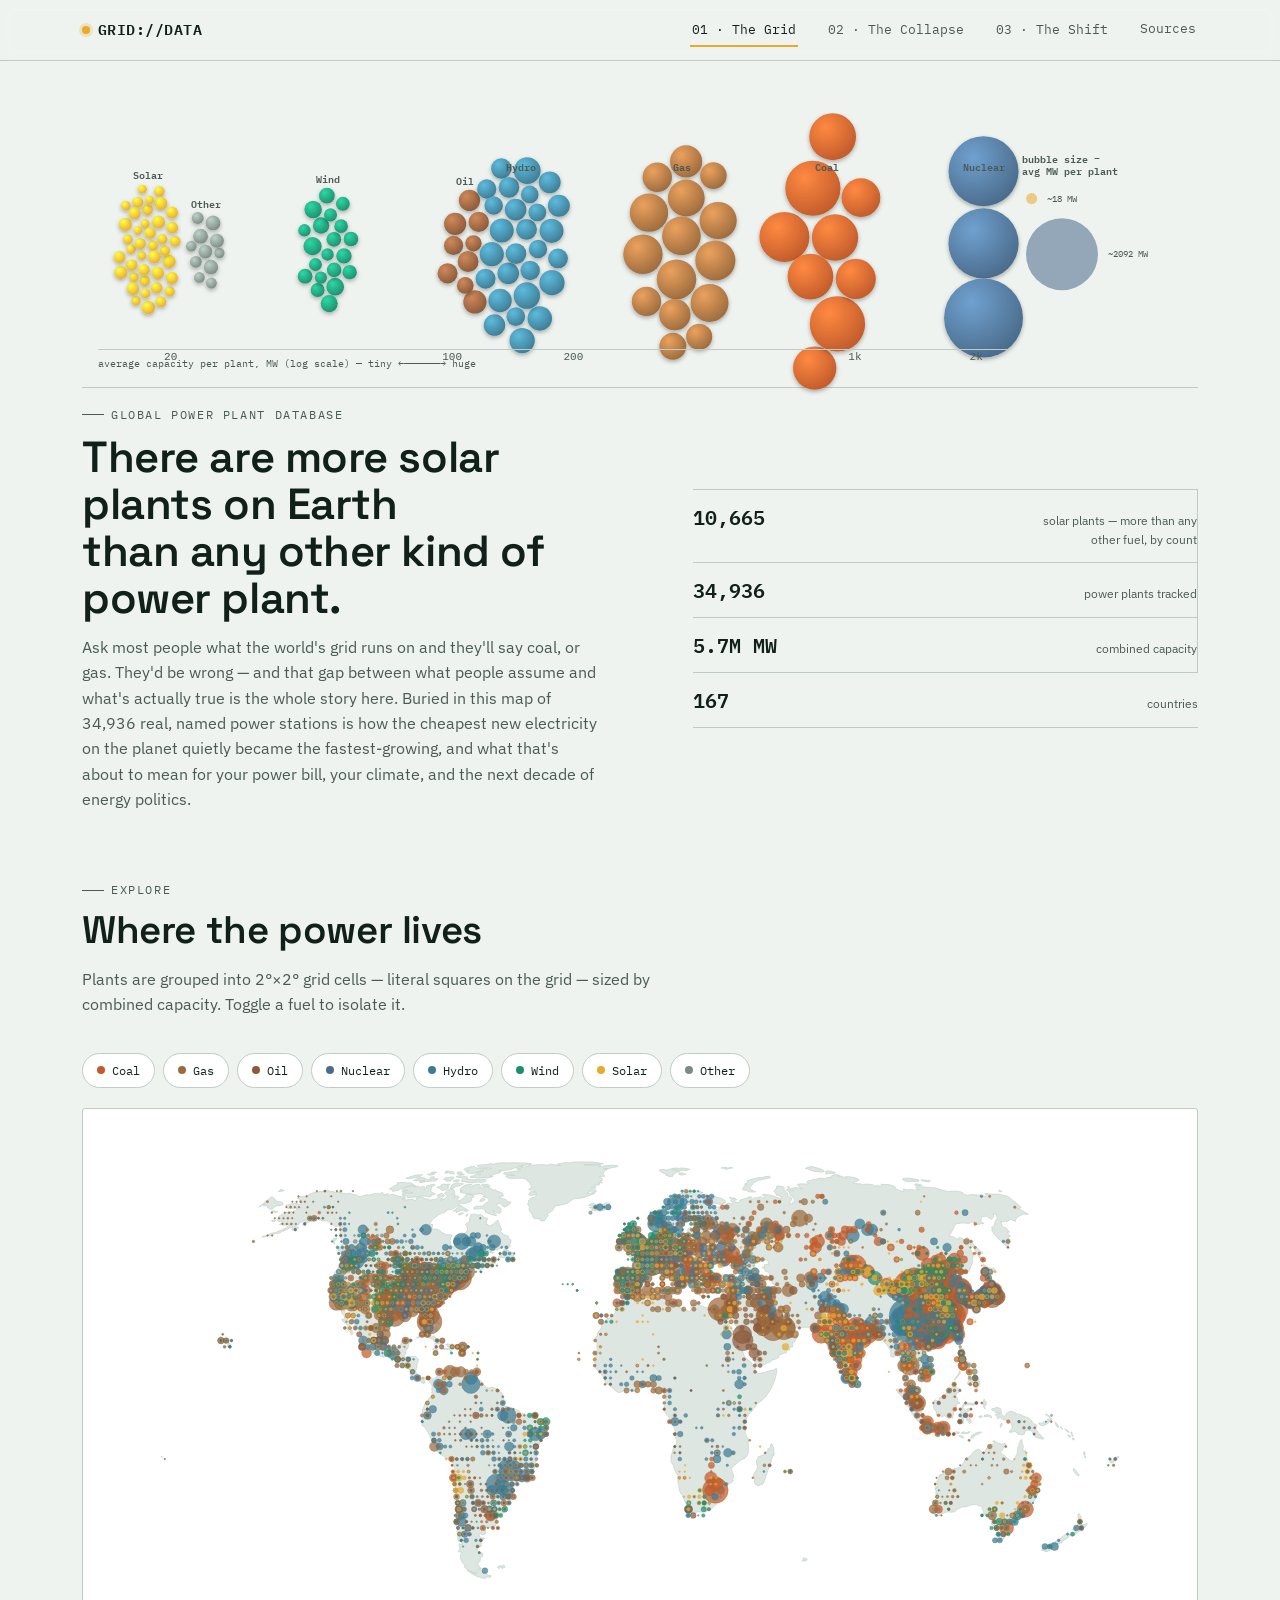
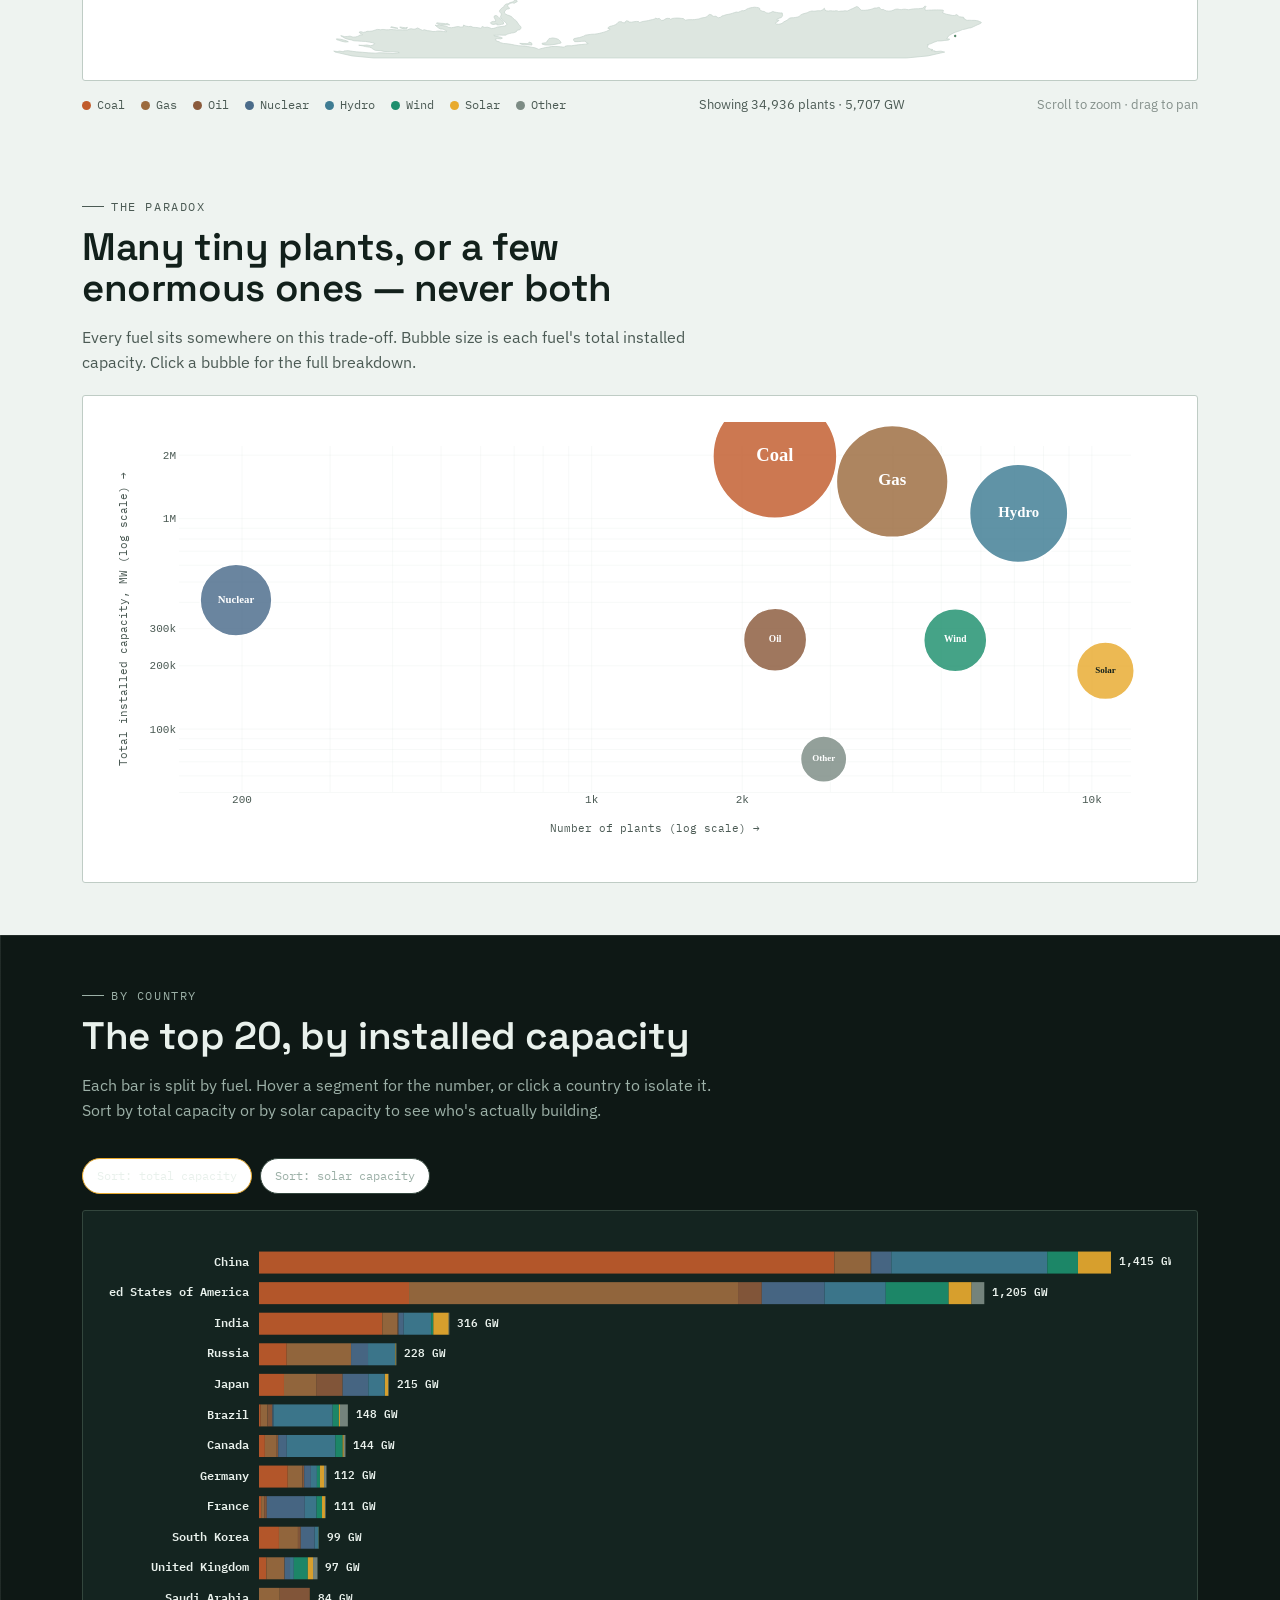
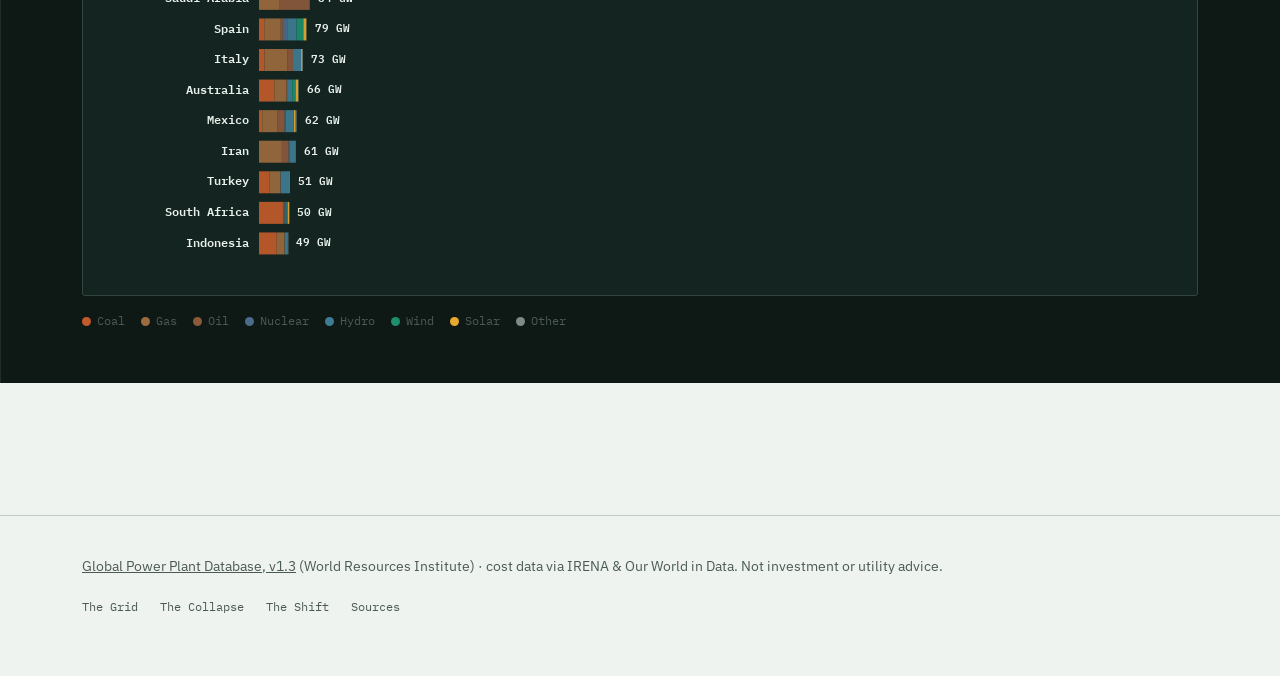
==== commit b3eb9bbf: "Add files via upload" ====
--- a/index.html
+++ b/index.html
@@ -45,7 +45,7 @@
   <header class="hero">
     <div class="wrap">
       <div class="hero-viz-wrap">
-        <svg id="heroViz" style="width:100%; height:150px; display:block;"></svg>
+        <svg id="heroViz" style="width:100%; height:220px; display:block;"></svg>
       </div>
     </div>
     <div class="wrap hero-grid">
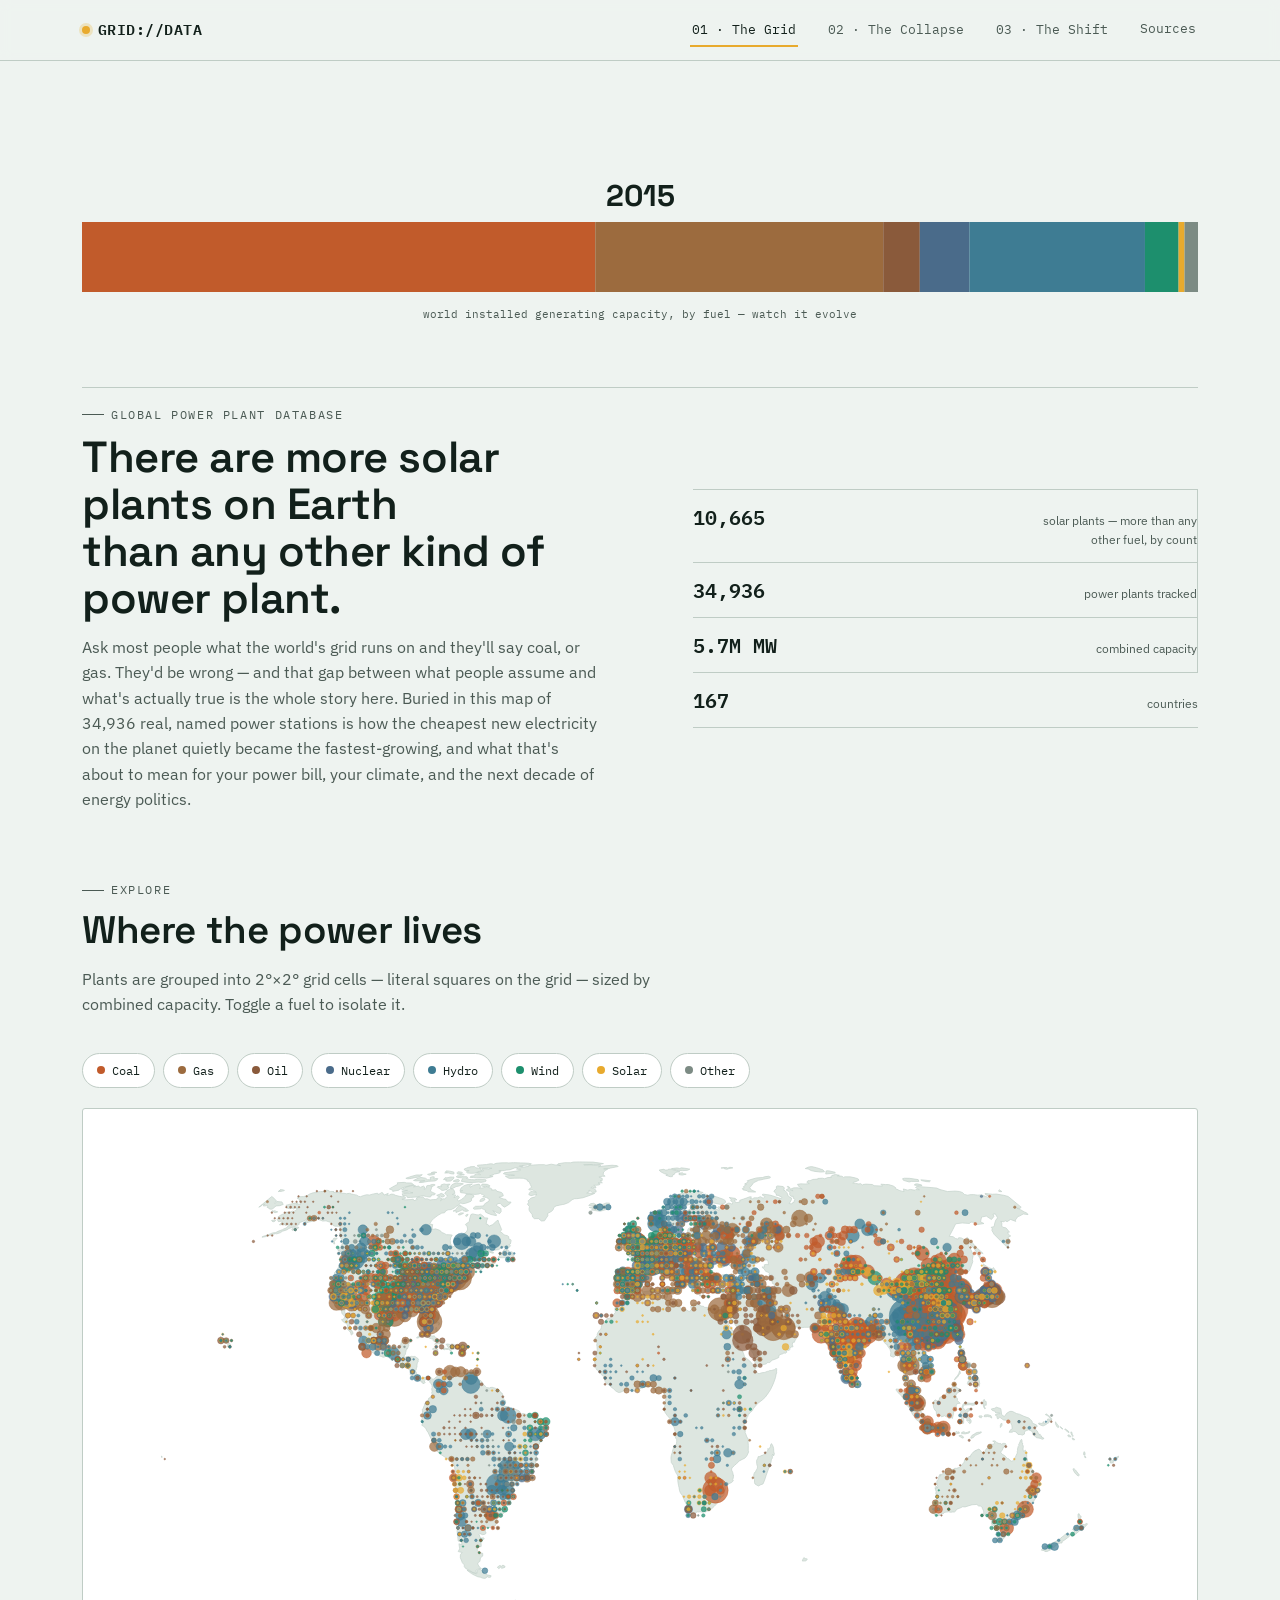
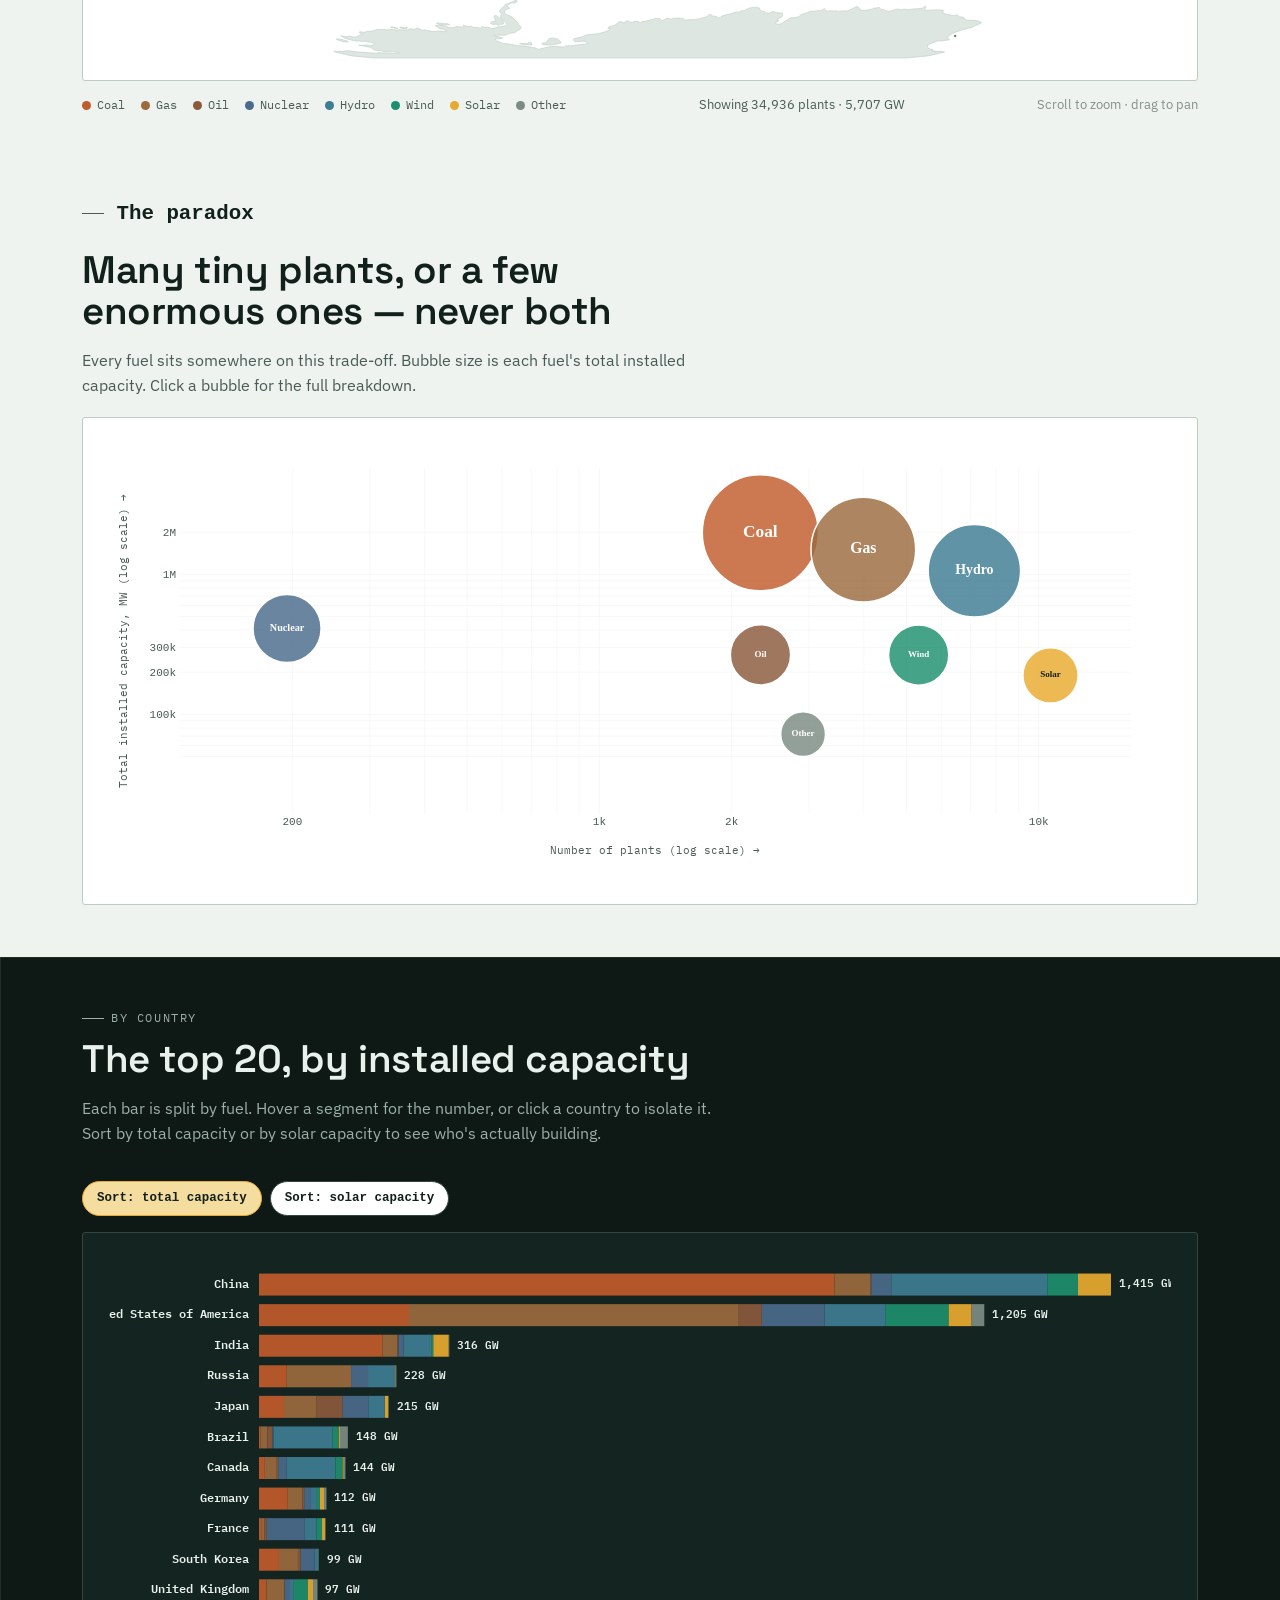
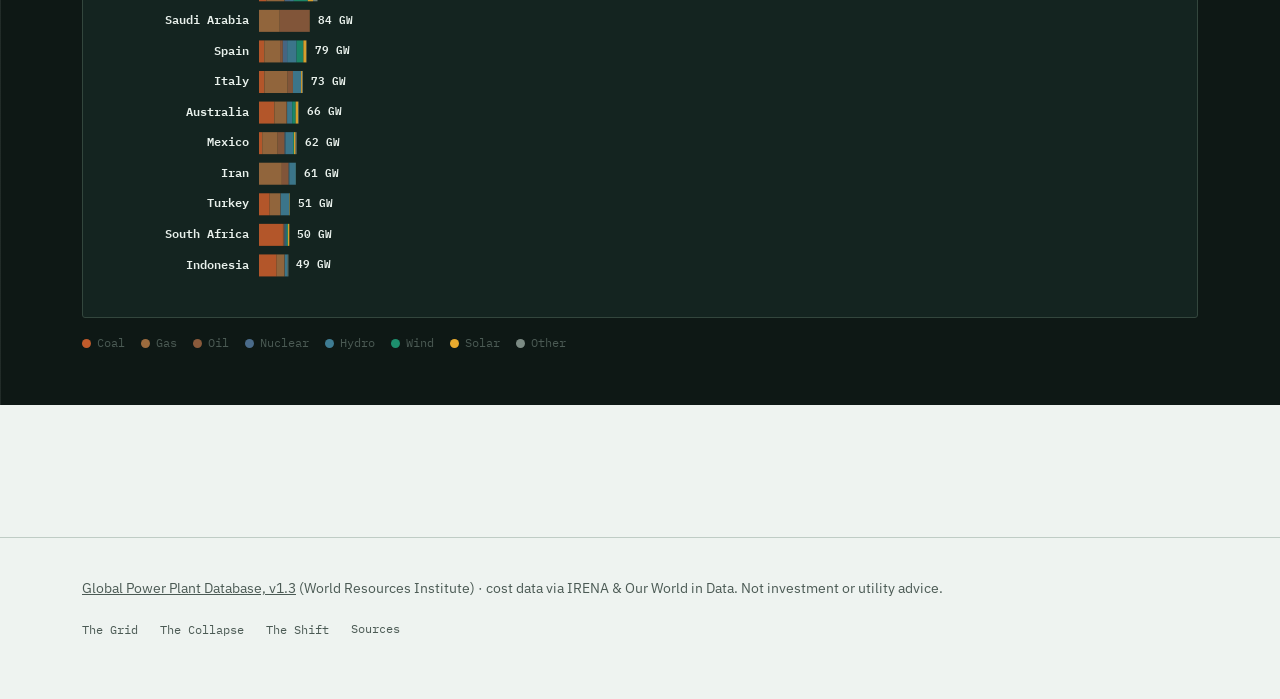
==== commit 6cc9c9a5: "Add files via upload" ====
--- a/index.html
+++ b/index.html
@@ -85,7 +85,7 @@
   <section>
     <div class="wrap">
       <div class="section-head" style="margin-bottom:20px;">
-        <div class="eyebrow">The paradox</div>
+        <div class="eyebrow" style="font-size:1.3rem; font-weight:700; letter-spacing:normal; text-transform:none; color:var(--ink);">The paradox</div>
         <h2>Many tiny plants, or a few enormous ones — never both</h2>
         <p>Every fuel sits somewhere on this trade-off. Bubble size is each fuel's total installed capacity. Click a bubble for the full breakdown.</p>
       </div>
@@ -145,12 +145,18 @@
       <div class="section-head">
         <div class="eyebrow">1 · Levelised cost of electricity</div>
         <h2>The line every fossil fuel plant now competes against</h2>
-        <p>Global weighted-average cost to generate one kilowatt-hour from a newly built utility-scale solar plant, by year of commissioning.</p>
+        <p>Global weighted-average cost to generate one kilowatt-hour from a newly built utility-scale solar plant, by year of commissioning — plotted against coal, gas, and nuclear for scale. The gold line falls off a cliff. The dashed ones barely move, and nuclear has gotten more expensive.</p>
       </div>
       <div class="panel">
         <svg id="lcoeChart" style="width:100%; height:420px; display:block;"></svg>
-      </div>
-      <div class="note">Source: <a href="https://www.irena.org/Publications/2024/Sep/Renewable-Power-Generation-Costs-in-2023" target="_blank" rel="noopener" style="color:inherit;">IRENA, <em>Renewable Power Generation Costs</em></a> (2018, 2020, 2023 &amp; 2024 editions). Figures are global weighted averages for the year of commissioning and are periodically revised by IRENA as more project data becomes available. Full source list on the <a href="sources.html" style="color:inherit; text-decoration:underline;">Sources page</a>.</div>
+        <div class="legend" style="margin-top:14px;">
+          <div class="item"><span class="sw" style="background:#E8AA2E;"></span><span>Solar (IRENA)</span></div>
+          <div class="item"><span class="sw" style="background:var(--fossil);"></span><span>Coal (Lazard)</span></div>
+          <div class="item"><span class="sw" style="background:#9C6B3E;"></span><span>Gas (Lazard)</span></div>
+          <div class="item"><span class="sw" style="background:var(--nuclear);"></span><span>Nuclear (Lazard)</span></div>
+        </div>
+      </div>
+      <div class="note">Solar source: <a href="https://www.irena.org/Publications/2024/Sep/Renewable-Power-Generation-Costs-in-2023" target="_blank" rel="noopener" style="color:inherit;">IRENA, <em>Renewable Power Generation Costs</em></a> (2018, 2020, 2023 &amp; 2024 editions). Coal/gas/nuclear reference lines: Lazard <em>Levelized Cost of Energy Analysis</em> (v3.0 2009 vs. v16.0 2023, mean unsubsidized LCOE), as compiled in the World Nuclear Industry Status Report 2023 — a different methodology than the IRENA figures, shown for order-of-magnitude context only, not a strict apples-to-apples comparison. Full source list on the <a href="sources.html" style="color:inherit; text-decoration:underline;">Sources page</a>.</div>
     </div>
   </section>
 
@@ -272,6 +278,20 @@
           <p>Most people still believe renewables cost more. Share what the data actually shows — with your city council, your workplace, your family — and let the economics do the arguing.</p>
         </div>
       </div>
+    </div>
+  </section>
+
+  <section class="dark-section gridpaper on-dark">
+    <div class="wrap">
+      <div class="section-head">
+        <div class="eyebrow">The gap</div>
+        <h2>Where we are, versus where the climate math says we need to be</h2>
+        <p>Wind and solar's actual share of newly added capacity, next to what the IEA's Net Zero pathway says renewables' share of <em>total electricity generation</em> needs to reach. Different metrics — but the size of the gap is the point.</p>
+      </div>
+      <div class="panel" style="background:var(--dark-panel); border-color:var(--hair-dark);">
+        <svg id="gapChart" style="width:100%; height:340px; display:block;"></svg>
+      </div>
+      <div class="note" style="border-color:var(--hair-dark); color:var(--soft-on-dark);">Actual: this dataset, wind + solar share of newly added capacity, 2015–19. Targets: International Energy Agency, <em>Net Zero by 2050: A Roadmap for the Global Energy Sector</em> (2021) and <em>World Energy Outlook 2020</em> — renewables' share of global electricity generation in the IEA's Net Zero Emissions Scenario. Full source list on the <a href="sources.html" style="color:inherit; text-decoration:underline;">Sources page</a>.</div>
     </div>
   </section>
 
--- a/style.css
+++ b/style.css
@@ -263,8 +263,8 @@
 .chip .swatch{width:8px;height:8px;border-radius:50%;display:inline-block;}
 .chip.off{opacity:.38;}
 .chip:hover{border-color:var(--ink-soft);}
-.chip.country-sort{color:var(--soft-on-dark); border-color:var(--hair-dark);}
-.chip.country-sort.active{border-color:var(--solar); color:var(--paper-on-dark);}
+.chip.country-sort{color:var(--ink); font-weight:700; border-color:var(--hair-dark);}
+.chip.country-sort.active{border-color:var(--solar); color:var(--ink); background:var(--solar-dim);}
 .chip.country-sort:hover{border-color:var(--solar);}
 
 /* ---------------- LEGEND ---------------- */
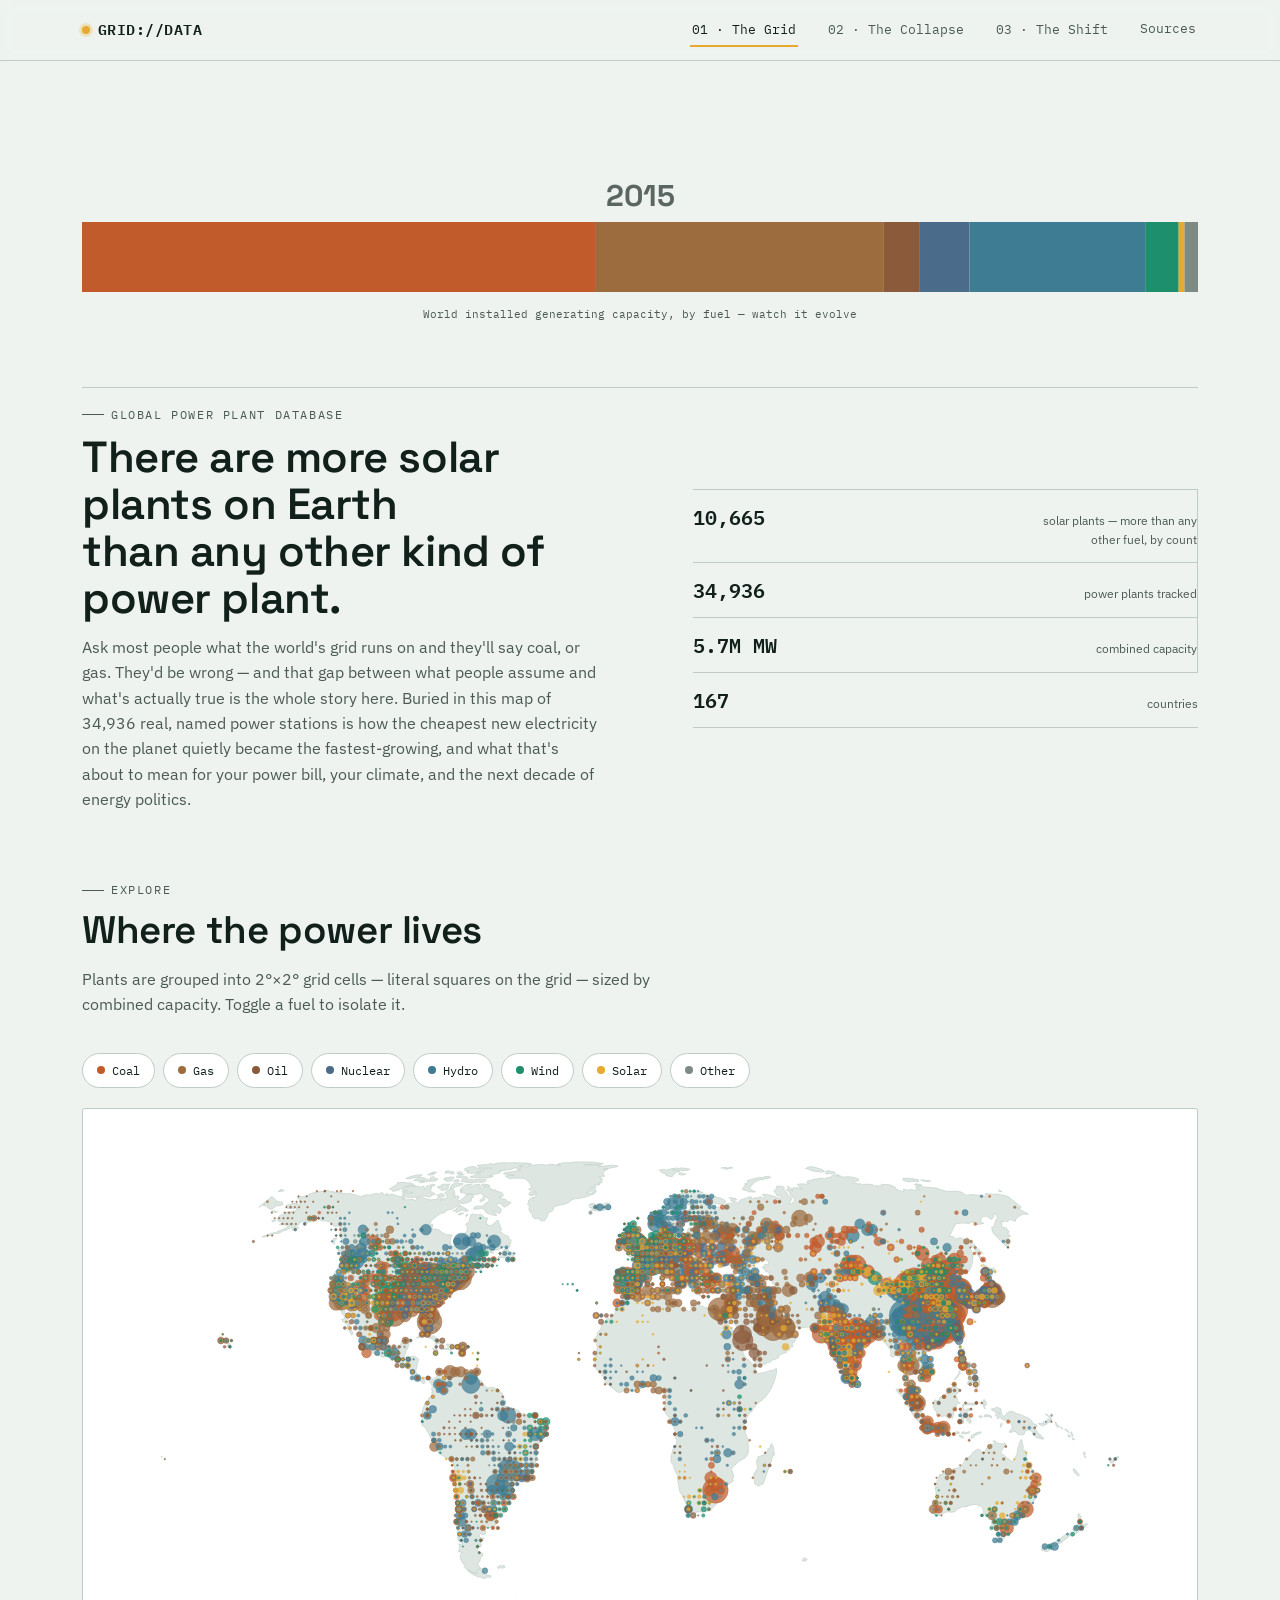
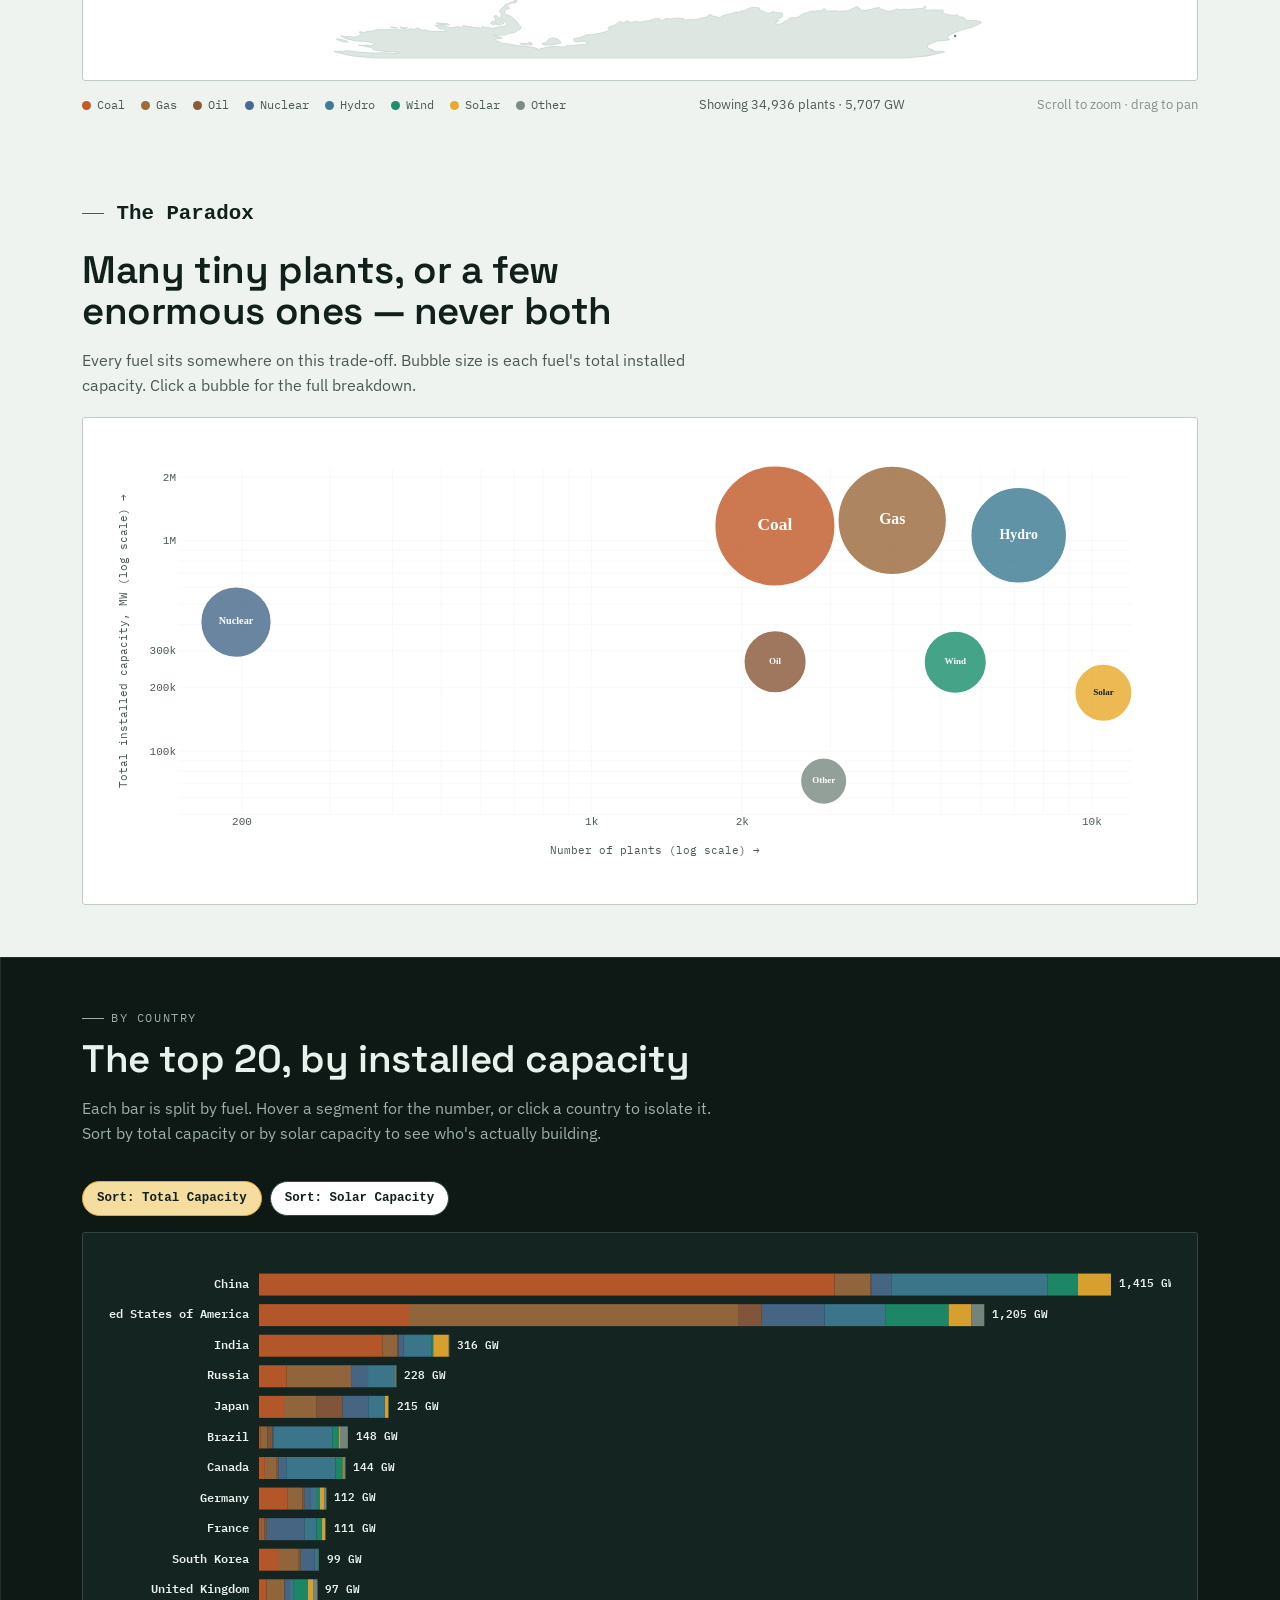
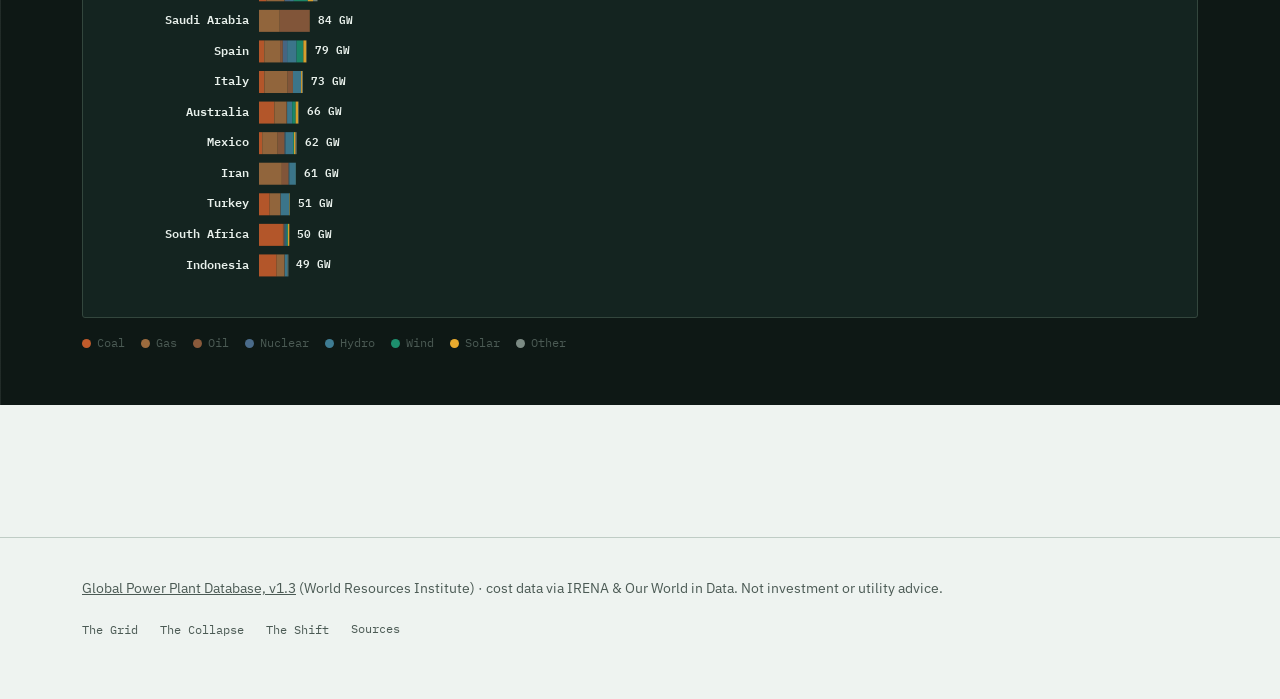
==== commit 37c3fc36: "Add files via upload" ====
--- a/index.html
+++ b/index.html
@@ -85,7 +85,7 @@
   <section>
     <div class="wrap">
       <div class="section-head" style="margin-bottom:20px;">
-        <div class="eyebrow" style="font-size:1.3rem; font-weight:700; letter-spacing:normal; text-transform:none; color:var(--ink);">The paradox</div>
+        <div class="eyebrow" style="font-size:1.3rem; font-weight:700; letter-spacing:normal; text-transform:none; color:var(--ink);">The Paradox</div>
         <h2>Many tiny plants, or a few enormous ones — never both</h2>
         <p>Every fuel sits somewhere on this trade-off. Bubble size is each fuel's total installed capacity. Click a bubble for the full breakdown.</p>
       </div>
@@ -104,8 +104,8 @@
         <p>Each bar is split by fuel. Hover a segment for the number, or click a country to isolate it. Sort by total capacity or by solar capacity to see who's actually building.</p>
       </div>
       <div class="chiprow" id="countrySortRow" style="margin-bottom:16px;">
-        <div class="chip country-sort active" data-sort="total_mw"><span>Sort: total capacity</span></div>
-        <div class="chip country-sort" data-sort="Solar"><span>Sort: solar capacity</span></div>
+        <div class="chip country-sort active" data-sort="total_mw"><span>Sort: Total Capacity</span></div>
+        <div class="chip country-sort" data-sort="Solar"><span>Sort: Solar Capacity</span></div>
       </div>
       <div class="panel" style="padding:22px 26px;">
         <svg id="countryChart" style="width:100%; height:640px; display:block;"></svg>
@@ -284,7 +284,7 @@
   <section class="dark-section gridpaper on-dark">
     <div class="wrap">
       <div class="section-head">
-        <div class="eyebrow">The gap</div>
+        <div class="eyebrow">The Gap</div>
         <h2>Where we are, versus where the climate math says we need to be</h2>
         <p>Wind and solar's actual share of newly added capacity, next to what the IEA's Net Zero pathway says renewables' share of <em>total electricity generation</em> needs to reach. Different metrics — but the size of the gap is the point.</p>
       </div>
@@ -302,9 +302,9 @@
         <h2 style="font-size:1.8rem; max-width:38ch; margin:0 auto 16px;">Solar is already the cheapest power on Earth. The only thing still slow is us.</h2>
         <p style="max-width:56ch; margin:0 auto 26px; color:var(--ink-soft);">The grid took a century to build — and every year it isn't rebuilt faster is another year of paying more for dirtier power than we have to. The cost argument is over. Pick one of the four moves above, or put these numbers in front of someone who still thinks renewables cost extra. That's the actual bottleneck now.</p>
         <div style="display:flex; flex-wrap:wrap; gap:12px; justify-content:center;">
-          <button class="cta-btn" id="copyLinkBtn" style="border:none;">Copy link to share</button>
-          <button class="cta-btn ghost tabbtn" data-tab="grid" style="color:var(--ink); border-color:var(--hair);">Explore the map</button>
-          <button class="cta-btn ghost tabbtn" data-tab="solar" style="color:var(--ink); border-color:var(--hair);">See the cost curve</button>
+          <button class="cta-btn" id="copyLinkBtn" style="border:none;">Copy Link to Share</button>
+          <button class="cta-btn ghost tabbtn" data-tab="grid" style="color:var(--ink); border-color:var(--hair);">Explore the Map</button>
+          <button class="cta-btn ghost tabbtn" data-tab="solar" style="color:var(--ink); border-color:var(--hair);">See the Cost Curve</button>
         </div>
         <p class="note" id="copyLinkNote" style="margin-top:14px; text-align:center; border:none; padding-left:0; opacity:0; transition:opacity .2s;">Link copied — go paste it somewhere it'll change a mind.</p>
       </div>
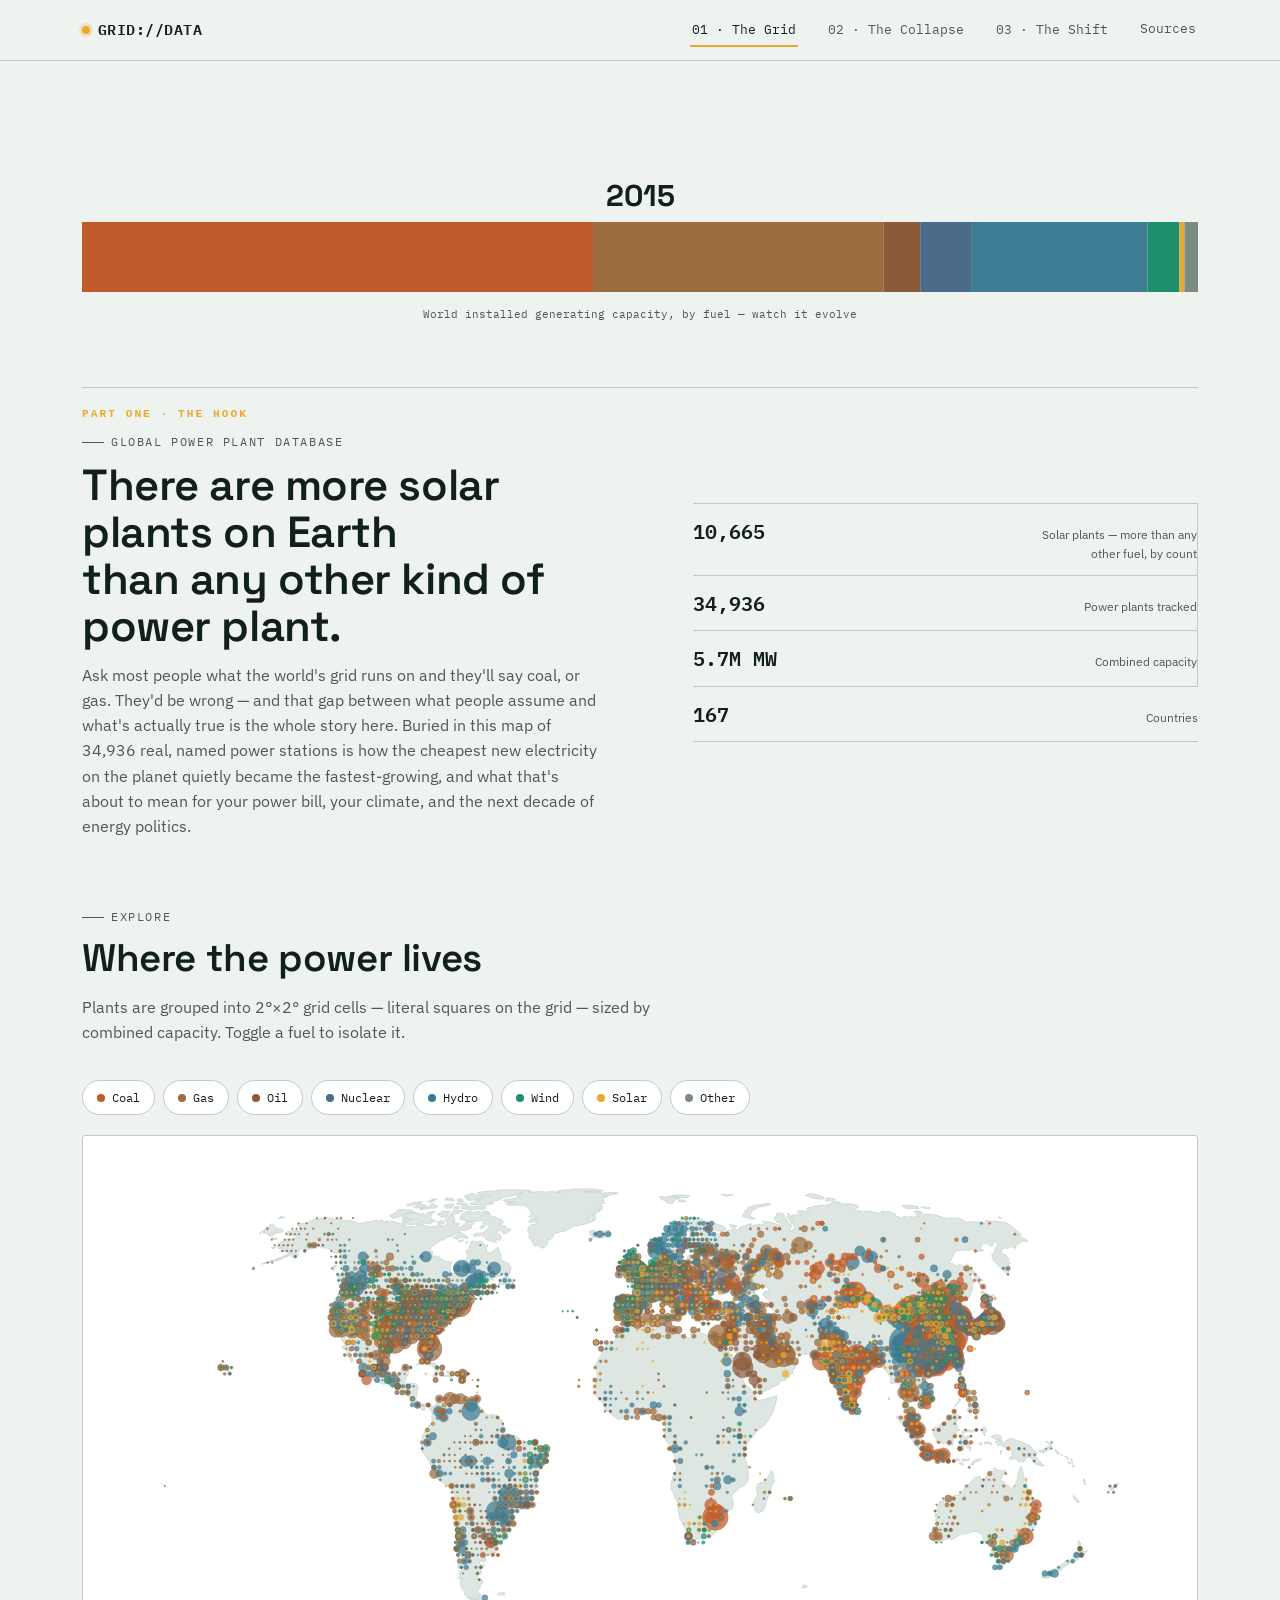
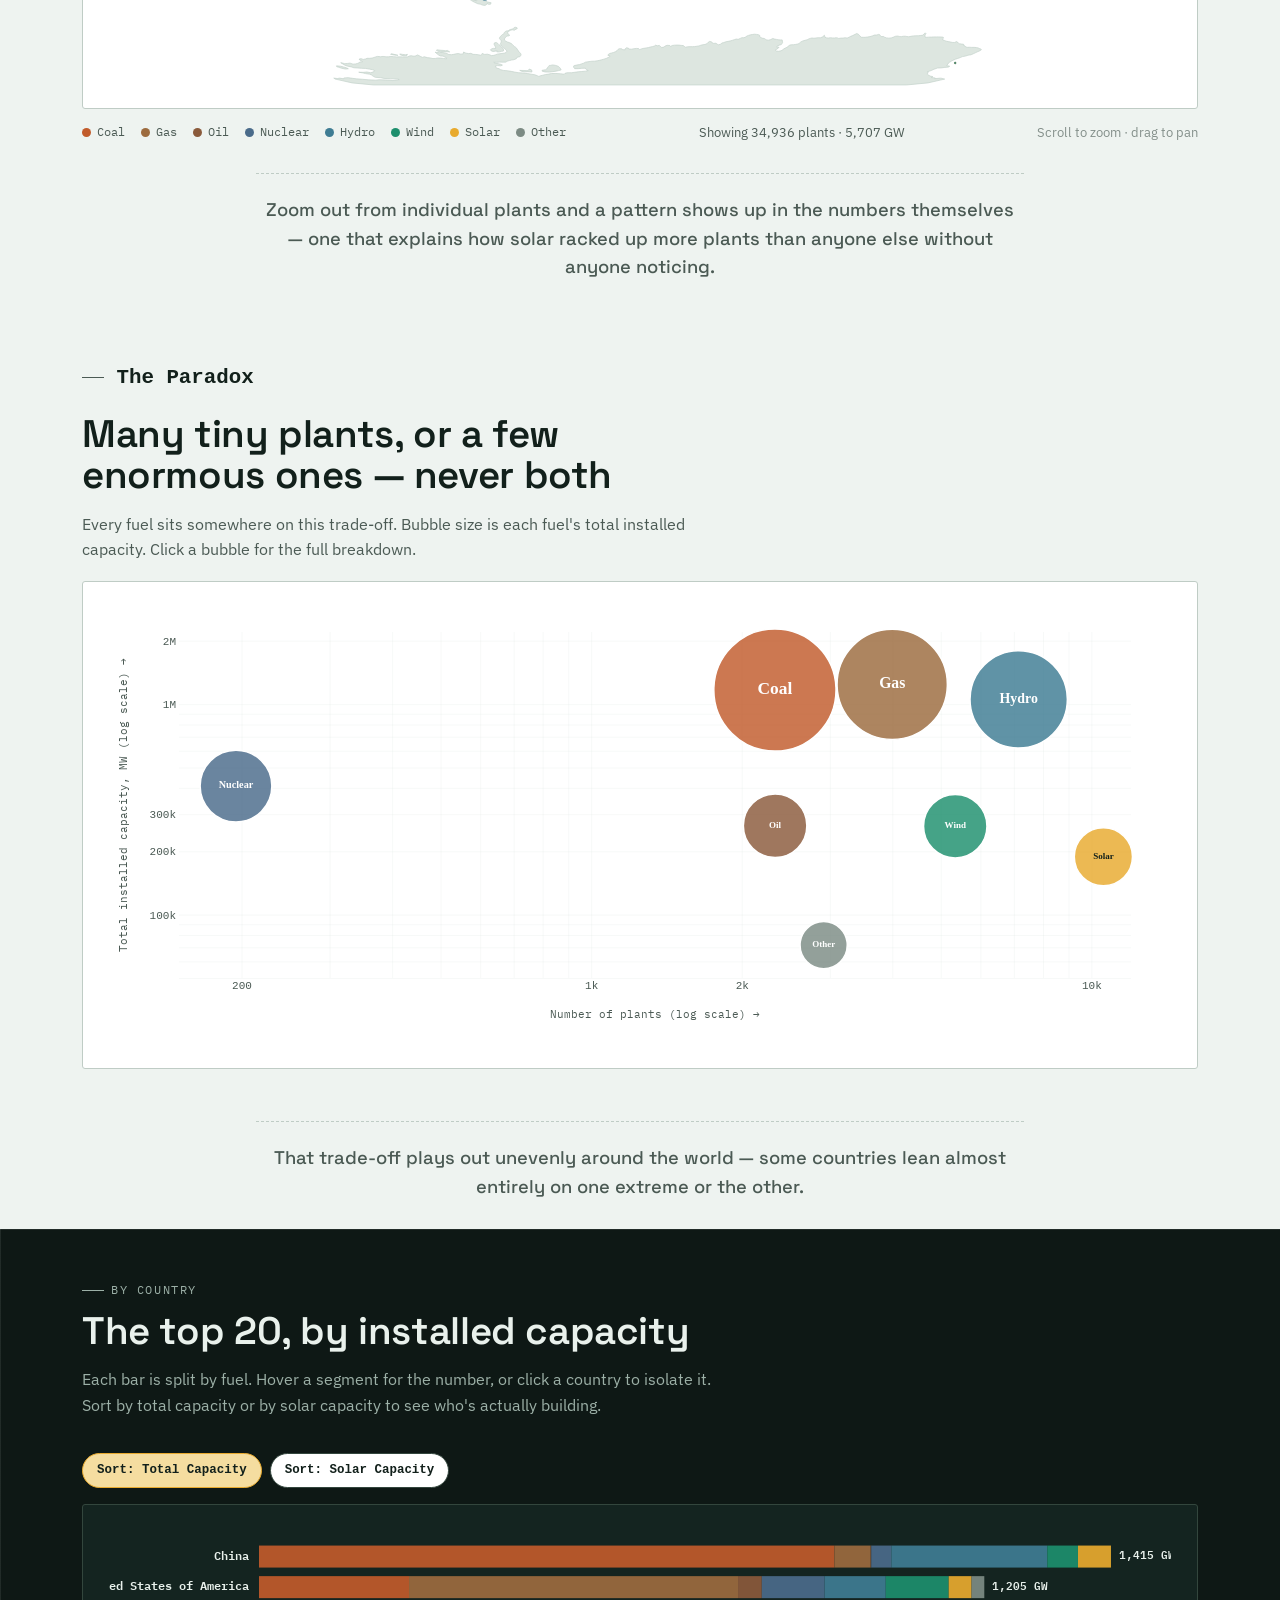
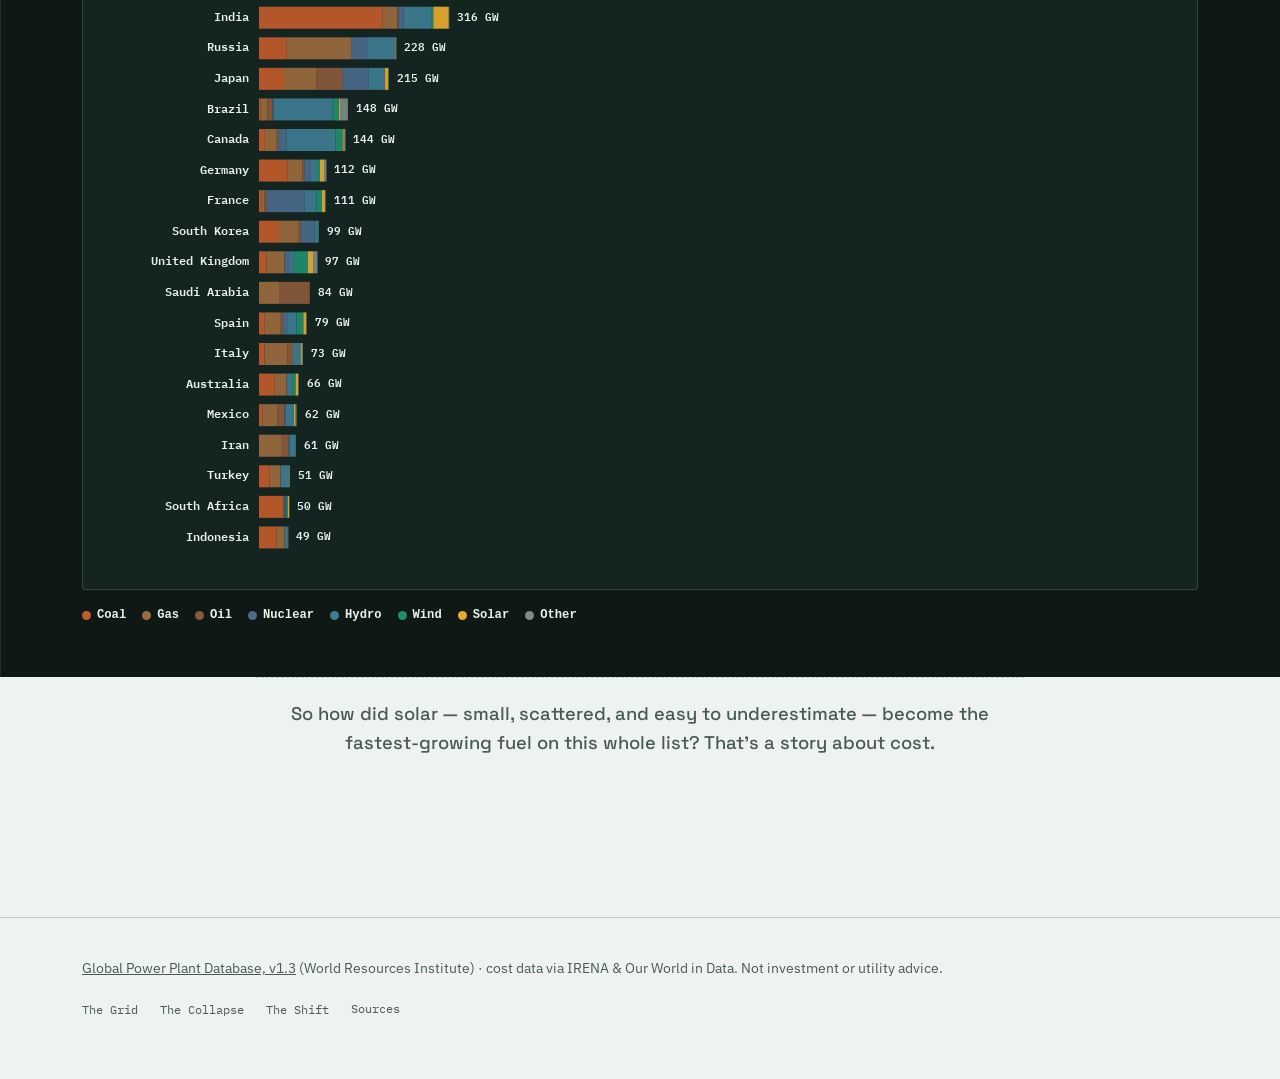
==== commit f34b976d: "Add files via upload" ====
--- a/index.html
+++ b/index.html
@@ -50,15 +50,16 @@
     </div>
     <div class="wrap hero-grid">
       <div class="hero-copy">
+        <div class="chapter-tag">Part One · The Hook</div>
         <div class="eyebrow">Global Power Plant Database</div>
         <h1>There are more solar plants on Earth<br>than any other kind of power plant.</h1>
         <p class="sub">Ask most people what the world's grid runs on and they'll say coal, or gas. They'd be wrong — and that gap between what people assume and what's actually true is the whole story here. Buried in this map of 34,936 real, named power stations is how the cheapest new electricity on the planet quietly became the fastest-growing, and what that's about to mean for your power bill, your climate, and the next decade of energy politics.</p>
       </div>
       <div class="hero-stats" id="heroStats">
-        <div class="stat"><span class="num" data-value="10665" data-fmt="int">0</span><span class="lbl">solar plants — more than any other fuel, by count</span></div>
-        <div class="stat"><span class="num" data-value="34936" data-fmt="int">0</span><span class="lbl">power plants tracked</span></div>
-        <div class="stat"><span class="num" data-value="5700000" data-fmt="mw">0 MW</span><span class="lbl">combined capacity</span></div>
-        <div class="stat"><span class="num" data-value="167" data-fmt="int">0</span><span class="lbl">countries</span></div>
+        <div class="stat"><span class="num" data-value="10665" data-fmt="int">0</span><span class="lbl">Solar plants — more than any other fuel, by count</span></div>
+        <div class="stat"><span class="num" data-value="34936" data-fmt="int">0</span><span class="lbl">Power plants tracked</span></div>
+        <div class="stat"><span class="num" data-value="5700000" data-fmt="mw">0 MW</span><span class="lbl">Combined capacity</span></div>
+        <div class="stat"><span class="num" data-value="167" data-fmt="int">0</span><span class="lbl">Countries</span></div>
       </div>
     </div>
   </header>
@@ -82,6 +83,8 @@
     </div>
   </section>
 
+  <div class="wrap"><p class="bridge">Zoom out from individual plants and a pattern shows up in the numbers themselves — one that explains how solar racked up more plants than anyone else without anyone noticing.</p></div>
+
   <section>
     <div class="wrap">
       <div class="section-head" style="margin-bottom:20px;">
@@ -95,6 +98,8 @@
       </div>
     </div>
   </section>
+
+  <div class="wrap"><p class="bridge">That trade-off plays out unevenly around the world — some countries lean almost entirely on one extreme or the other.</p></div>
 
   <section class="dark-section gridpaper on-dark">
     <div class="wrap">
@@ -118,6 +123,8 @@
     </div>
   </section>
 
+  <div class="wrap"><p class="bridge">So how did solar — small, scattered, and easy to underestimate — become the fastest-growing fuel on this whole list? That's a story about cost.</p></div>
+
 </section>
 
 <!-- ============================================================ -->
@@ -128,14 +135,15 @@
   <header class="hero">
     <div class="wrap hero-grid">
       <div class="hero-copy">
+        <div class="chapter-tag">Part Two · The Data</div>
         <div class="eyebrow">The Economics</div>
         <h1>Solar didn't get popular.<br>It got <em style="font-style:italic; color:var(--solar);">cheap</em>.</h1>
         <p class="sub">In 2010, building a solar farm cost more than four times as much as a coal plant, per unit of electricity. By 2024 it was the cheapest way to generate power almost anywhere on Earth.</p>
       </div>
       <div class="hero-stats">
-        <div class="stat"><span class="num">−90%</span><span class="lbl">solar LCOE, 2010 → 2024</span></div>
-        <div class="stat"><span class="num">$0.417 → $0.043</span><span class="lbl">per kWh, global weighted avg.</span></div>
-        <div class="stat"><span class="num">−87%</span><span class="lbl">installed cost, per kW</span></div>
+        <div class="stat"><span class="num">−90%</span><span class="lbl">Solar LCOE, 2010 → 2024</span></div>
+        <div class="stat"><span class="num">$0.417 → $0.043</span><span class="lbl">Per kWh, global weighted avg.</span></div>
+        <div class="stat"><span class="num">−87%</span><span class="lbl">Installed cost, per kW</span></div>
       </div>
     </div>
   </header>
@@ -160,6 +168,8 @@
     </div>
   </section>
 
+  <div class="wrap"><p class="bridge">That collapse didn't happen by magic — it's downstream of an even steeper cost curve: the physical hardware itself.</p></div>
+
   <section>
     <div class="wrap">
       <div class="section-head">
@@ -173,6 +183,8 @@
       <div class="note">Source: Nemet (2009); Farmer &amp; Lafond (2016); IRENA — compiled by <a href="https://ourworldindata.org/grapher/solar-pv-prices" target="_blank" rel="noopener" style="color:inherit;">Our World in Data</a>, adjusted to 2024 USD.</div>
     </div>
   </section>
+
+  <div class="wrap"><p class="bridge">Prices are one lens. Here's what actually got built, plant by plant, decade by decade — confirming the same story from an entirely independent dataset.</p></div>
 
   <section class="dark-section gridpaper on-dark">
     <div class="wrap">
@@ -210,6 +222,8 @@
     </div>
   </section>
 
+  <div class="wrap"><p class="bridge">The economics are settled. What's left to figure out is whether the world actually builds fast enough to catch up with them.</p></div>
+
 </section>
 
 <!-- ============================================================ -->
@@ -220,6 +234,7 @@
   <header class="hero">
     <div class="wrap hero-grid">
       <div class="hero-copy">
+        <div class="chapter-tag">Part Three · The Call to Action</div>
         <div class="eyebrow">What the data asks of us</div>
         <h1>The cheapest power on Earth<br>is now the <span style="color:var(--solar);">cleanest</span>.</h1>
         <p class="sub">For most of history, going green meant paying more. That trade-off is over. The remaining gap is no longer economic — it's the speed of build-out, permitting, and political will.</p>
@@ -249,6 +264,8 @@
       <div class="note">2020 is excluded as a period boundary because commissioning-date reporting for the most recent year is typically incomplete at time of data collection.</div>
     </div>
   </section>
+
+  <div class="wrap"><p class="bridge">None of that changes on its own. Here's where individual leverage actually exists.</p></div>
 
   <section class="dark-section" style="padding-top:44px;">
     <div class="wrap">
@@ -280,6 +297,8 @@
       </div>
     </div>
   </section>
+
+  <div class="wrap"><p class="bridge">And here's the scale of what's still needed, measured against where climate science says we need to land.</p></div>
 
   <section class="dark-section gridpaper on-dark">
     <div class="wrap">
--- a/style.css
+++ b/style.css
@@ -88,6 +88,28 @@
   background:var(--ink-soft);
   display:inline-block;
 }
+.chapter-tag{
+  font-family:var(--mono);
+  font-size:.7rem;
+  letter-spacing:.18em;
+  text-transform:uppercase;
+  color:var(--solar);
+  font-weight:700;
+  margin-bottom:10px;
+}
+.dark-section .chapter-tag{color:var(--solar);}
+.bridge{
+  max-width:64ch;
+  margin:0 auto 6px;
+  padding:22px 0;
+  font-family:var(--display);
+  font-size:1.15rem;
+  font-weight:500;
+  color:var(--ink-soft);
+  text-align:center;
+  border-top:1px dashed var(--hair);
+}
+.dark-section .bridge{color:var(--soft-on-dark); border-top:1px dashed var(--hair-dark);}
 
 .wrap{max-width:var(--maxw); margin:0 auto; padding:0 32px;}
 
@@ -269,6 +291,7 @@
 
 /* ---------------- LEGEND ---------------- */
 .legend{display:flex; flex-wrap:wrap; gap:16px; font-family:var(--mono); font-size:.76rem; color:var(--ink-soft);}
+.dark-section .legend{color:var(--paper-on-dark); font-weight:700;}
 .legend .item{display:flex; align-items:center; gap:6px;}
 .legend .sw{width:9px;height:9px;border-radius:50%;}
 
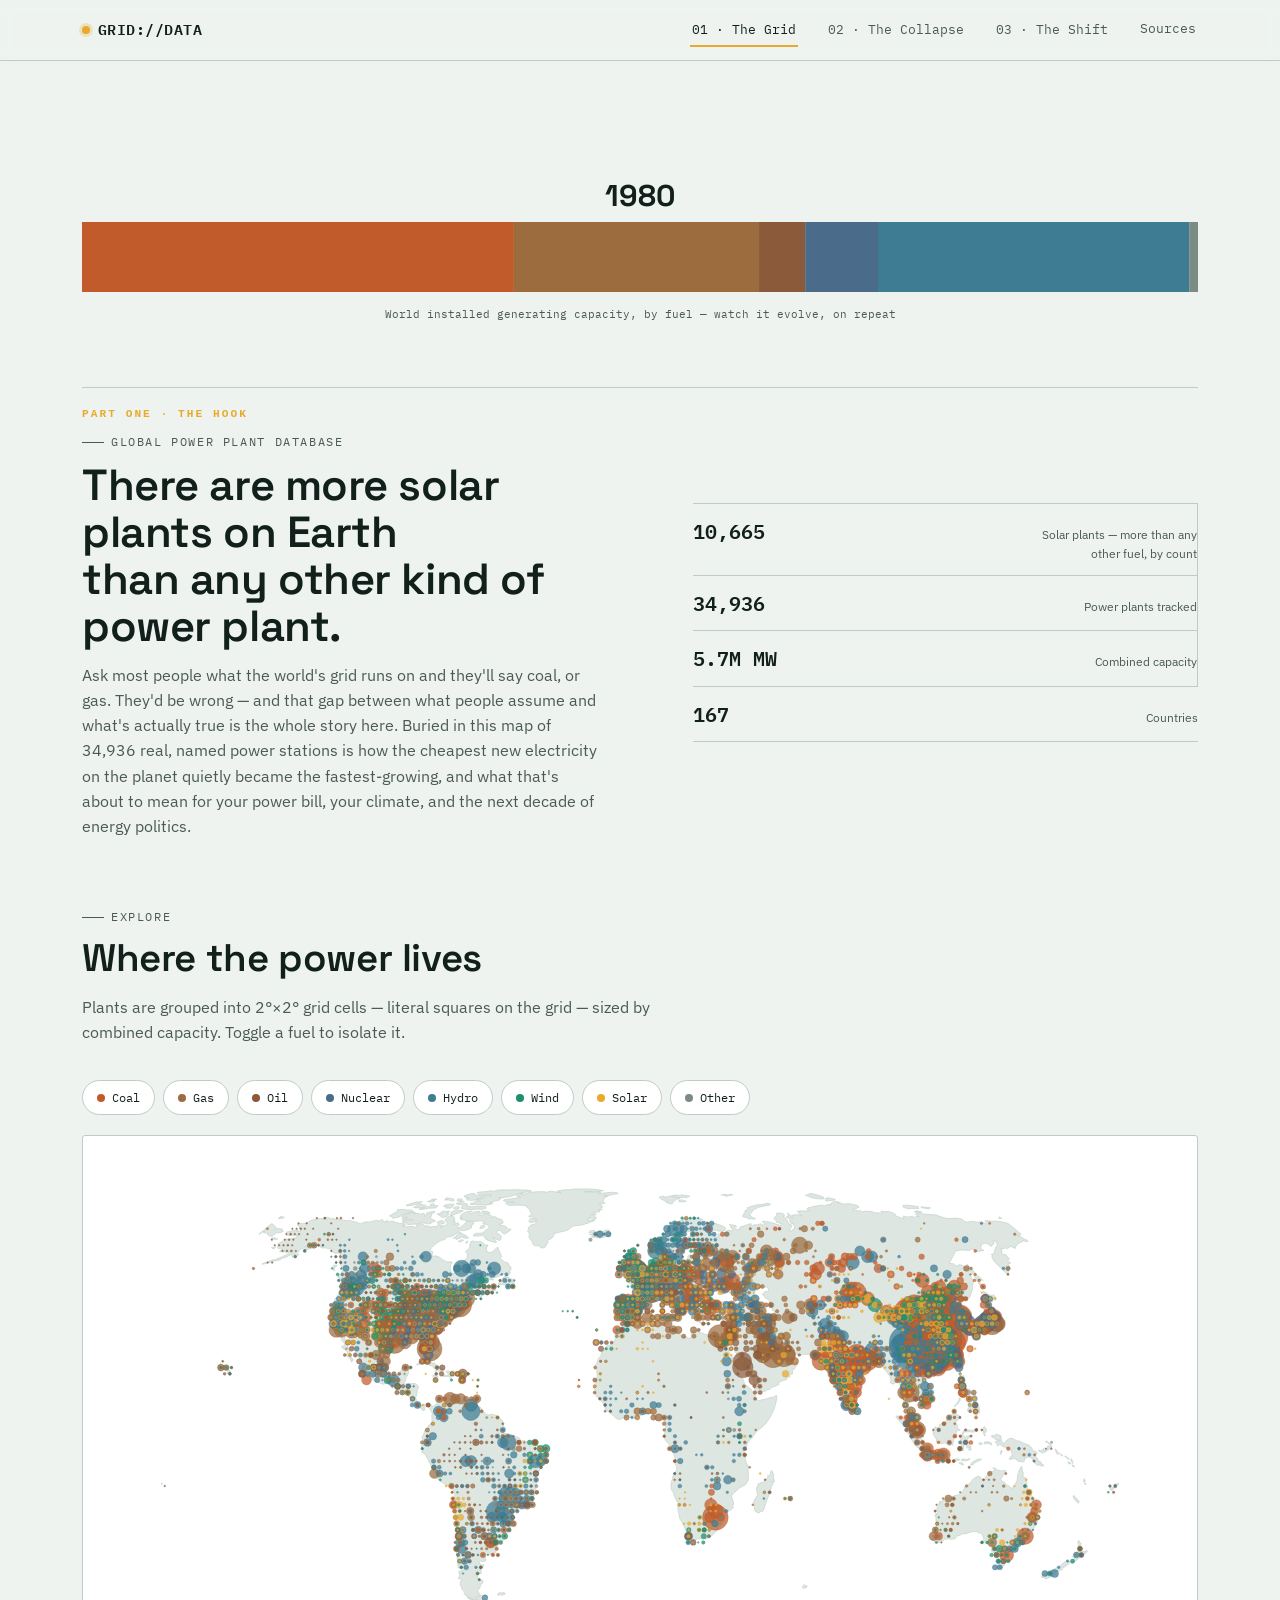
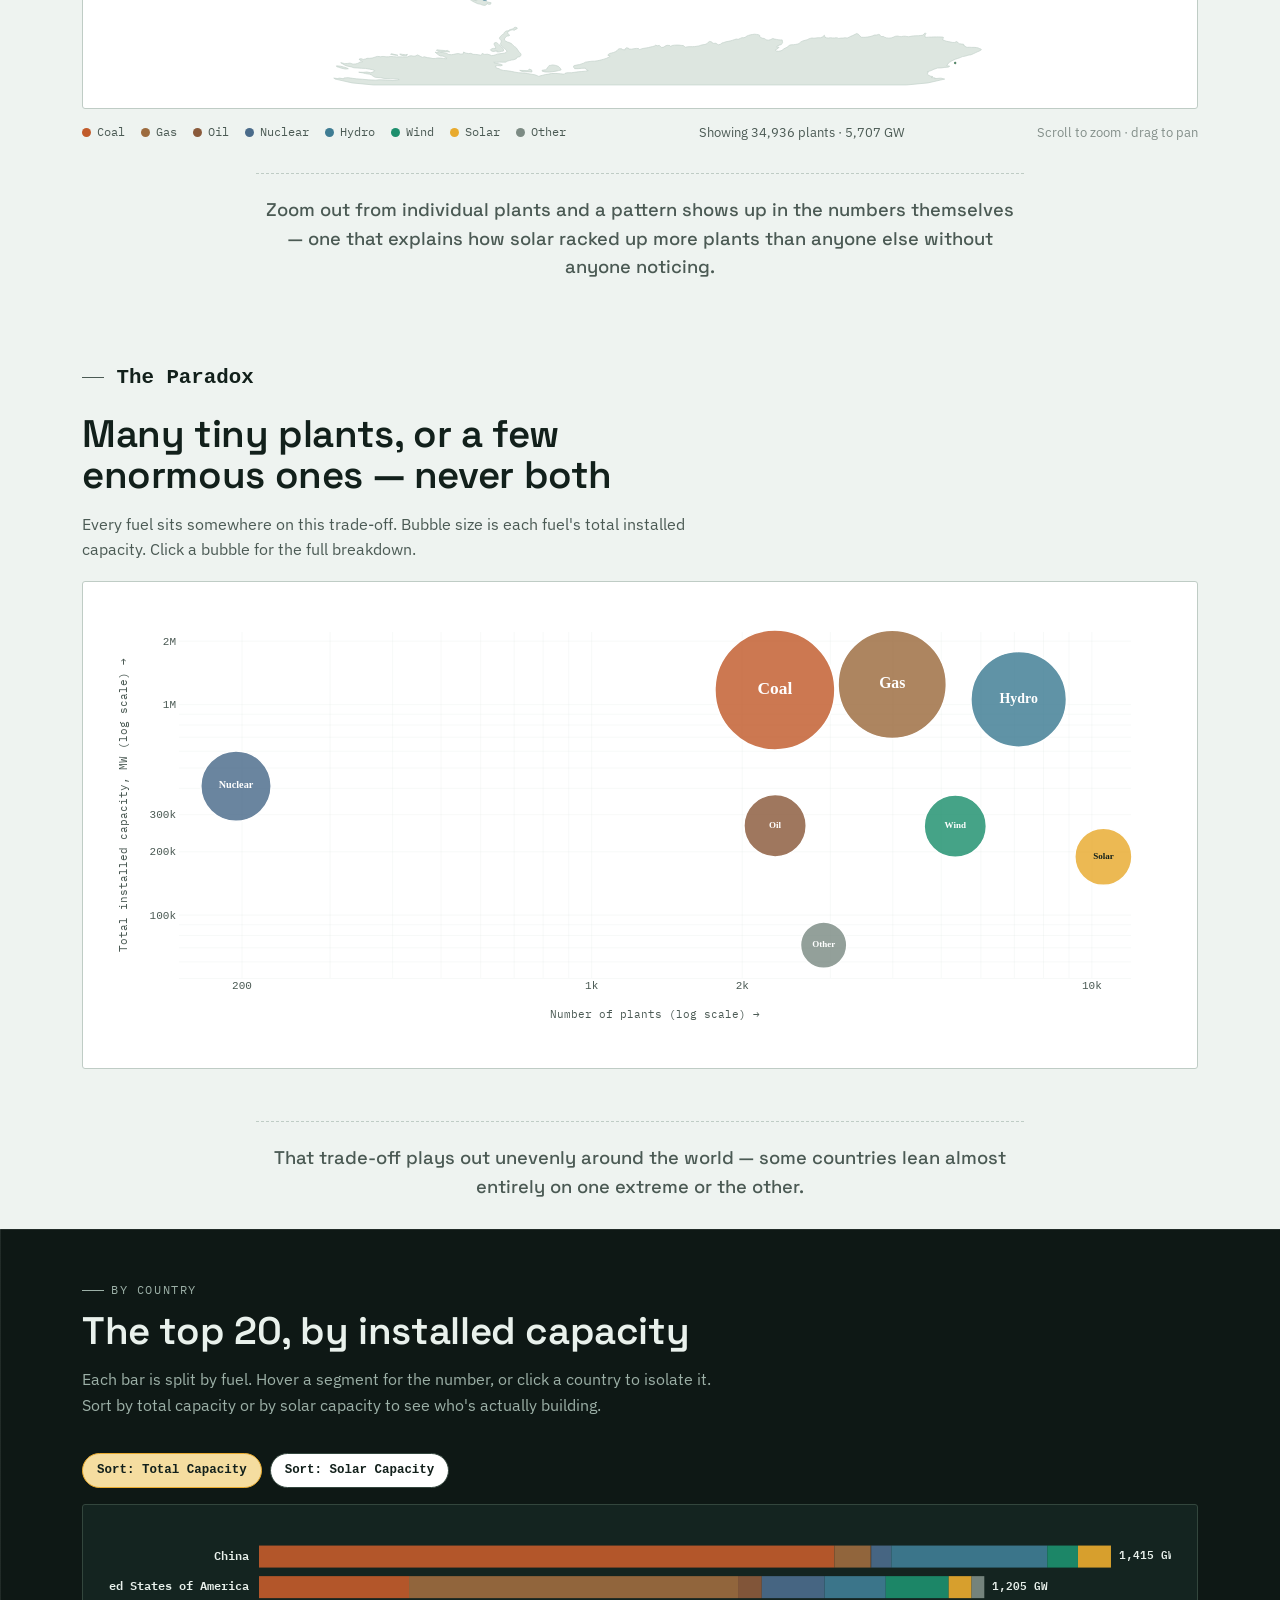
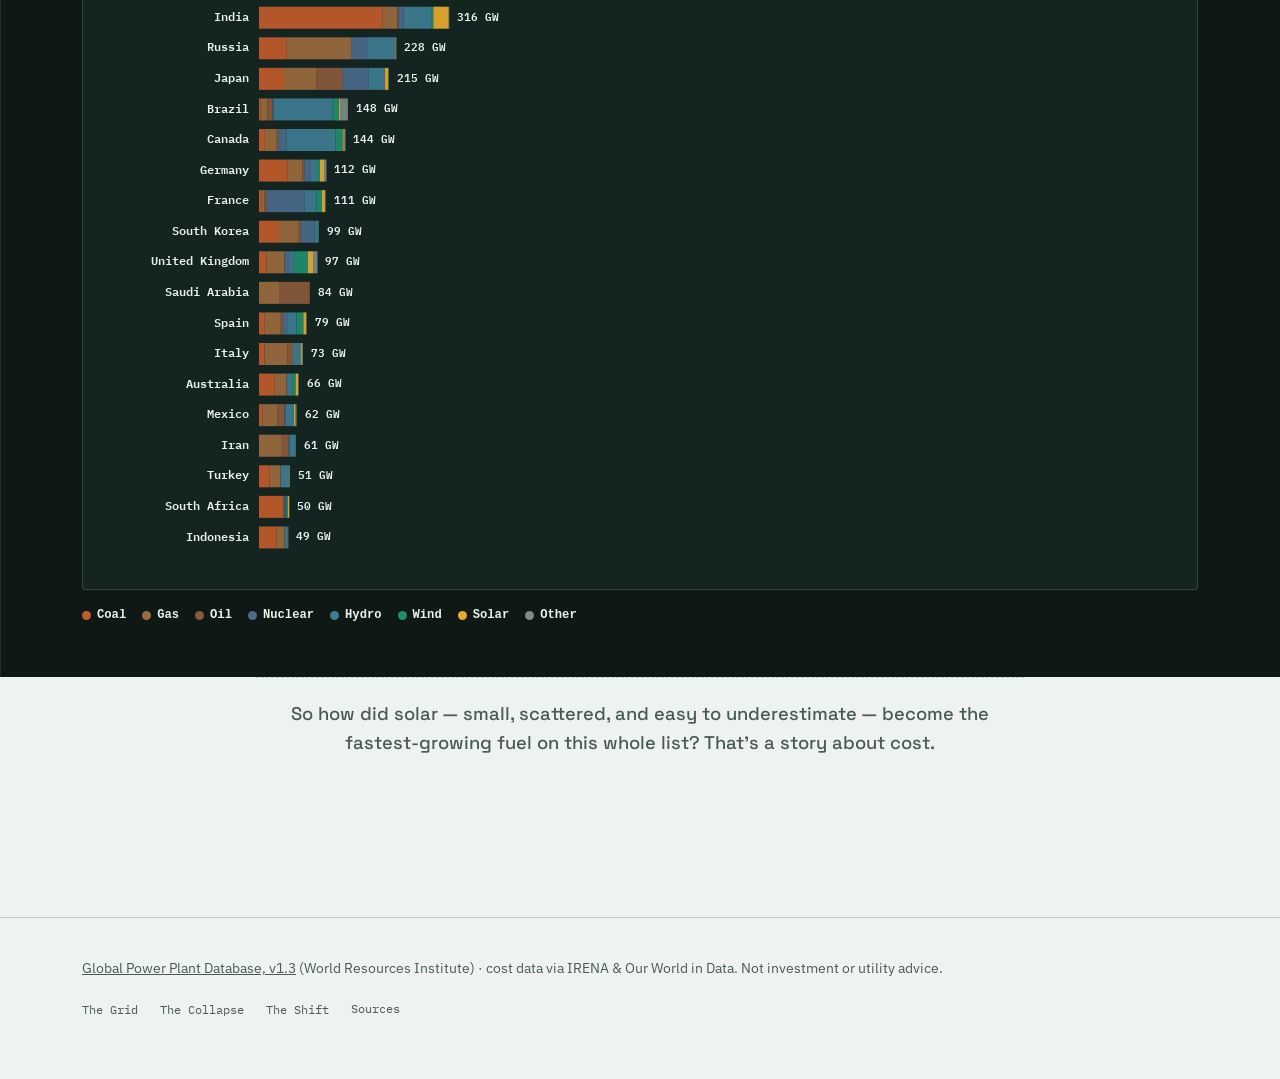
==== commit 38826ac3: "Add files via upload" ====
--- a/index.html
+++ b/index.html
@@ -240,9 +240,9 @@
         <p class="sub">For most of history, going green meant paying more. That trade-off is over. The remaining gap is no longer economic — it's the speed of build-out, permitting, and political will.</p>
       </div>
       <div class="hero-stats">
-        <div class="stat"><span class="num">21%</span><span class="lbl">of new capacity, 2015–19, was wind + solar</span></div>
-        <div class="stat"><span class="num">5×</span><span class="lbl">that share, vs. the 2000s</span></div>
-        <div class="stat"><span class="num">69%</span><span class="lbl">of new capacity was still fossil fuels</span></div>
+        <div class="stat"><span class="num">21%</span><span class="lbl">Of new capacity, 2015–19, was wind + solar</span></div>
+        <div class="stat"><span class="num">5×</span><span class="lbl">That share, vs. the 2000s</span></div>
+        <div class="stat"><span class="num">69%</span><span class="lbl">Of new capacity was still fossil fuels</span></div>
       </div>
     </div>
   </header>
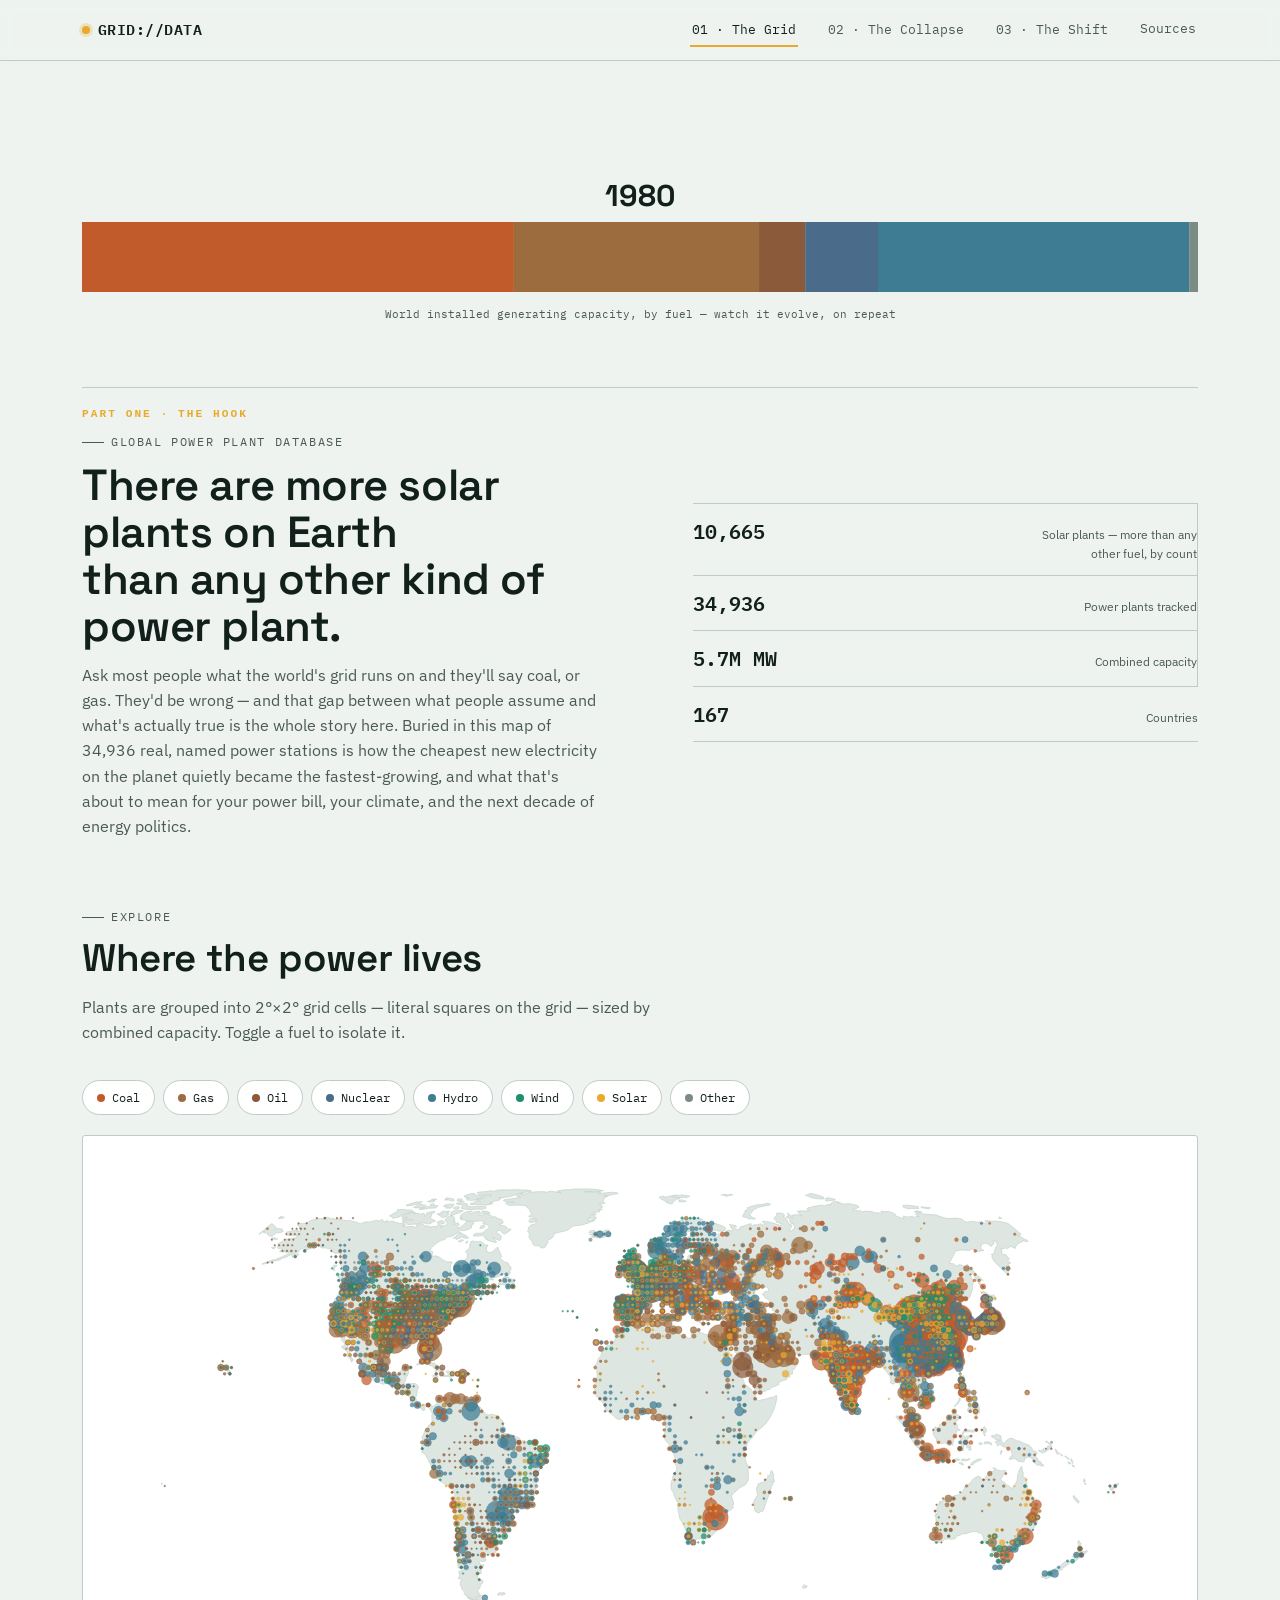
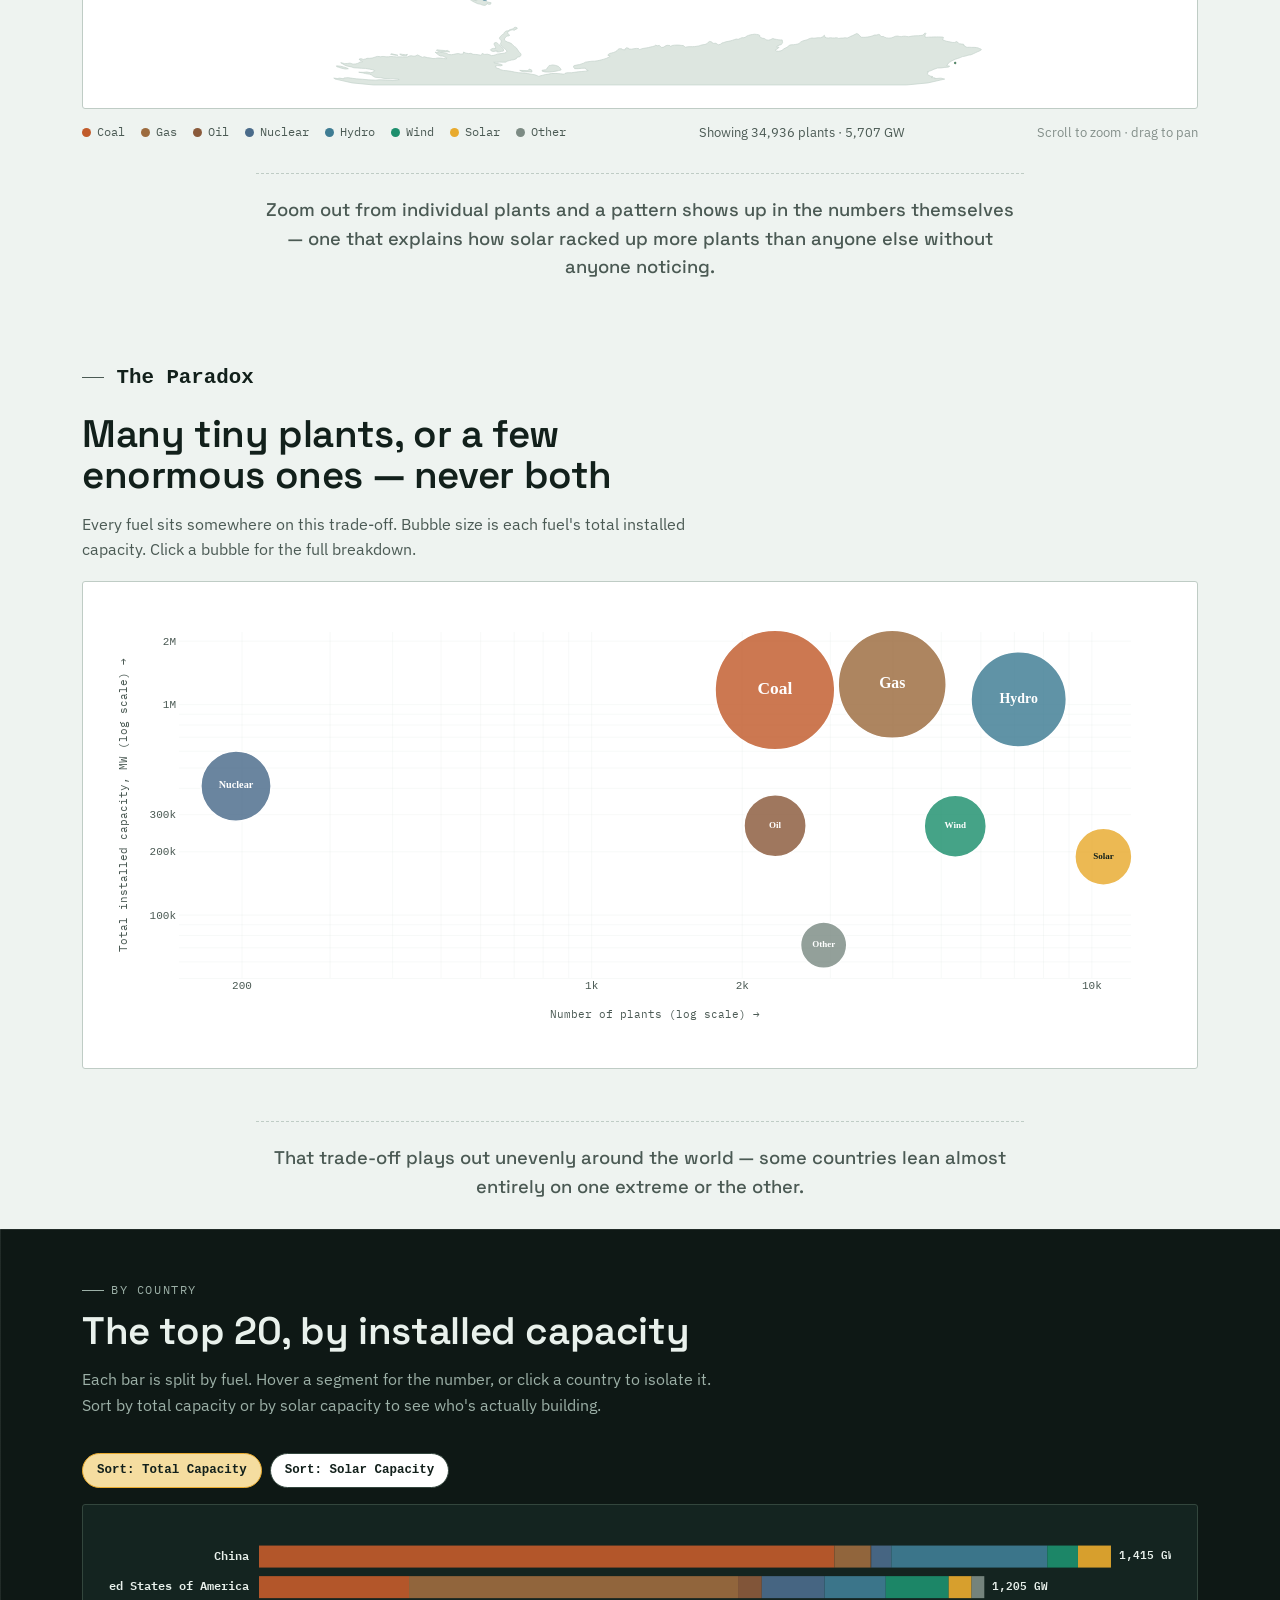
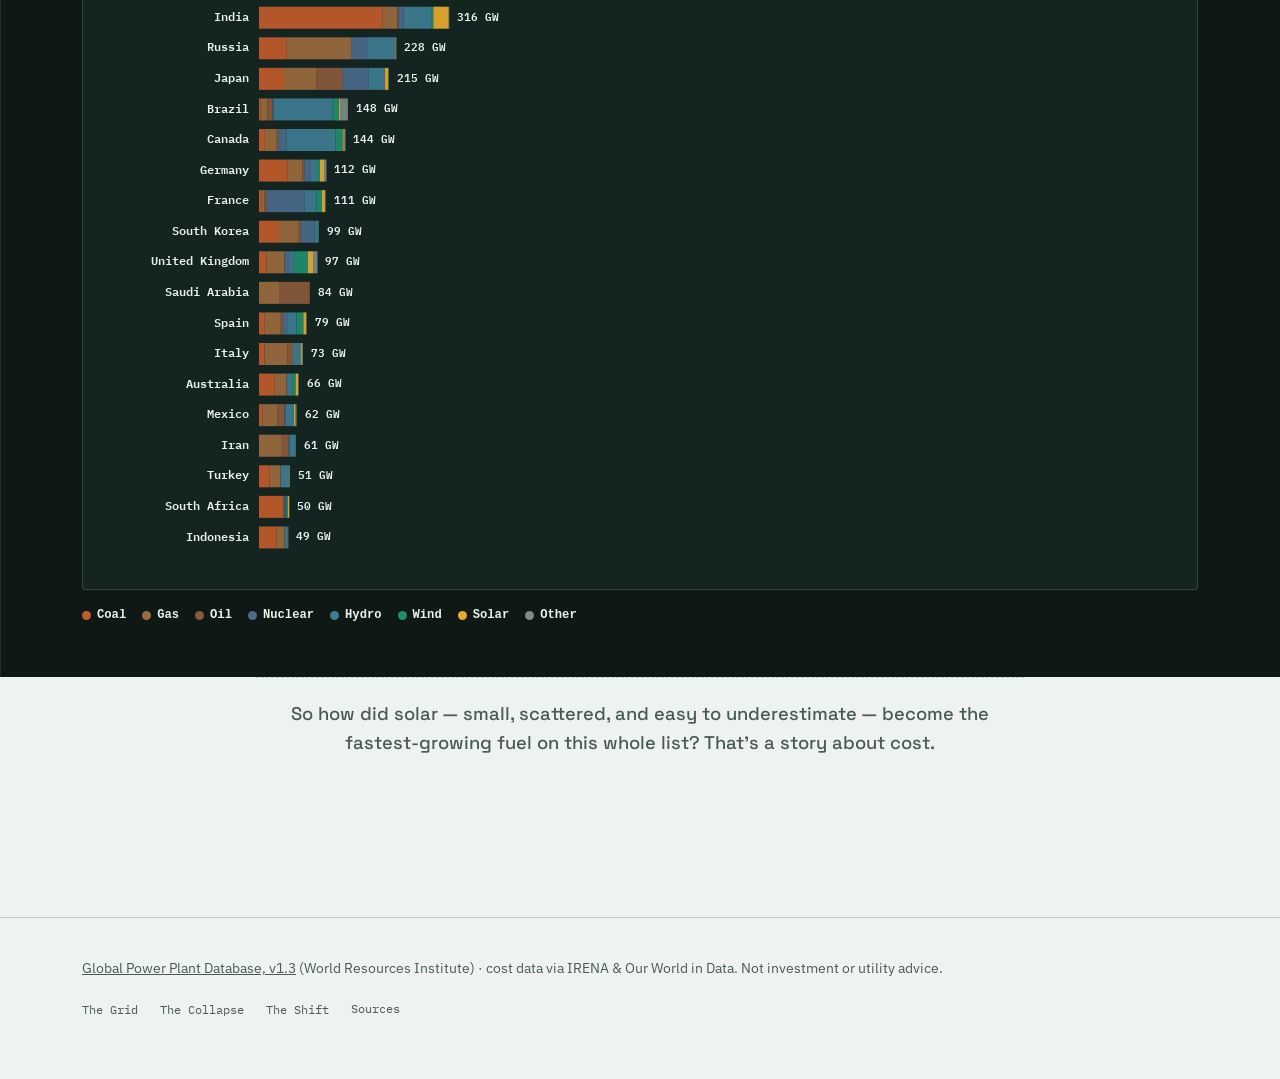
==== commit 34febacb: "Add files via upload" ====
--- a/index.html
+++ b/index.html
@@ -236,7 +236,7 @@
       <div class="hero-copy">
         <div class="chapter-tag">Part Three · The Call to Action</div>
         <div class="eyebrow">What the data asks of us</div>
-        <h1>The cheapest power on Earth<br>is now the <span style="color:var(--solar);">cleanest</span>.</h1>
+        <h1>The cheapest power on Earth<br>is now the <span style="color:var(--solar); font-style:italic;">cleanest</span>.</h1>
         <p class="sub">For most of history, going green meant paying more. That trade-off is over. The remaining gap is no longer economic — it's the speed of build-out, permitting, and political will.</p>
       </div>
       <div class="hero-stats">
